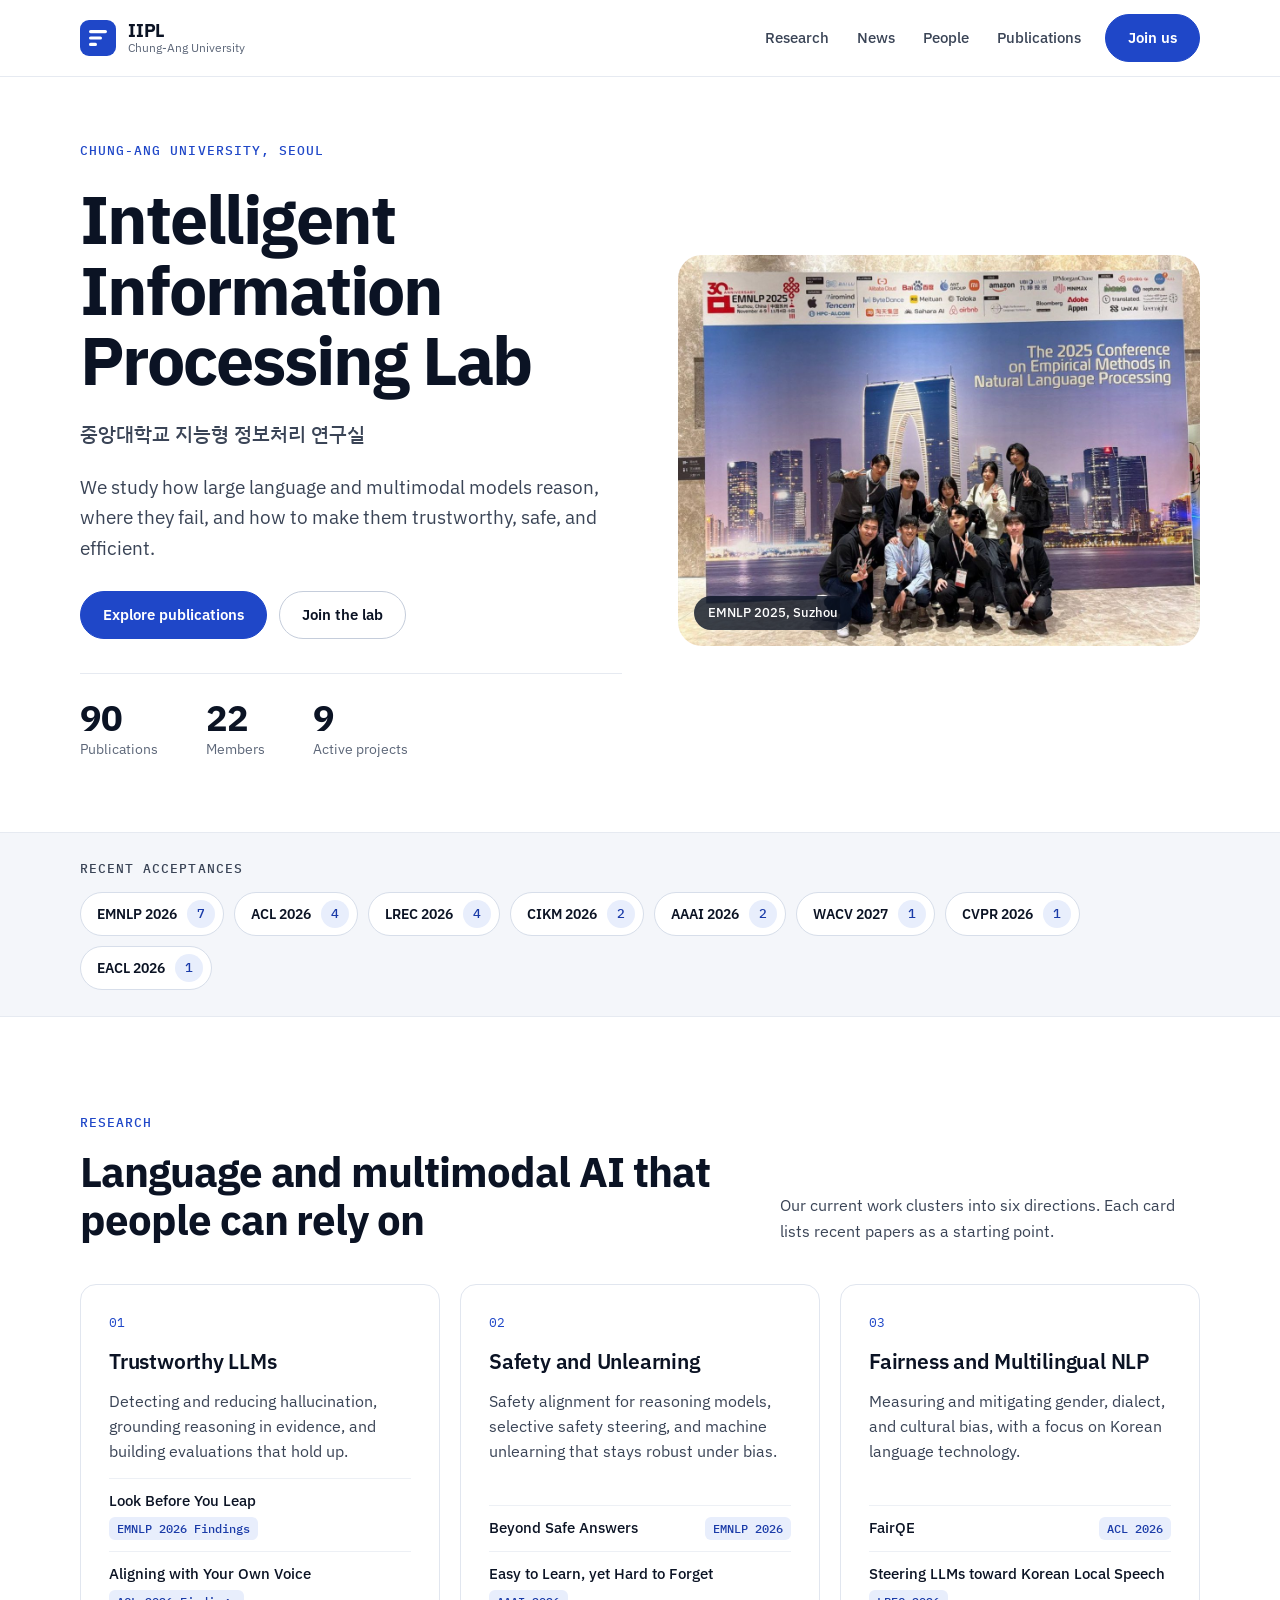
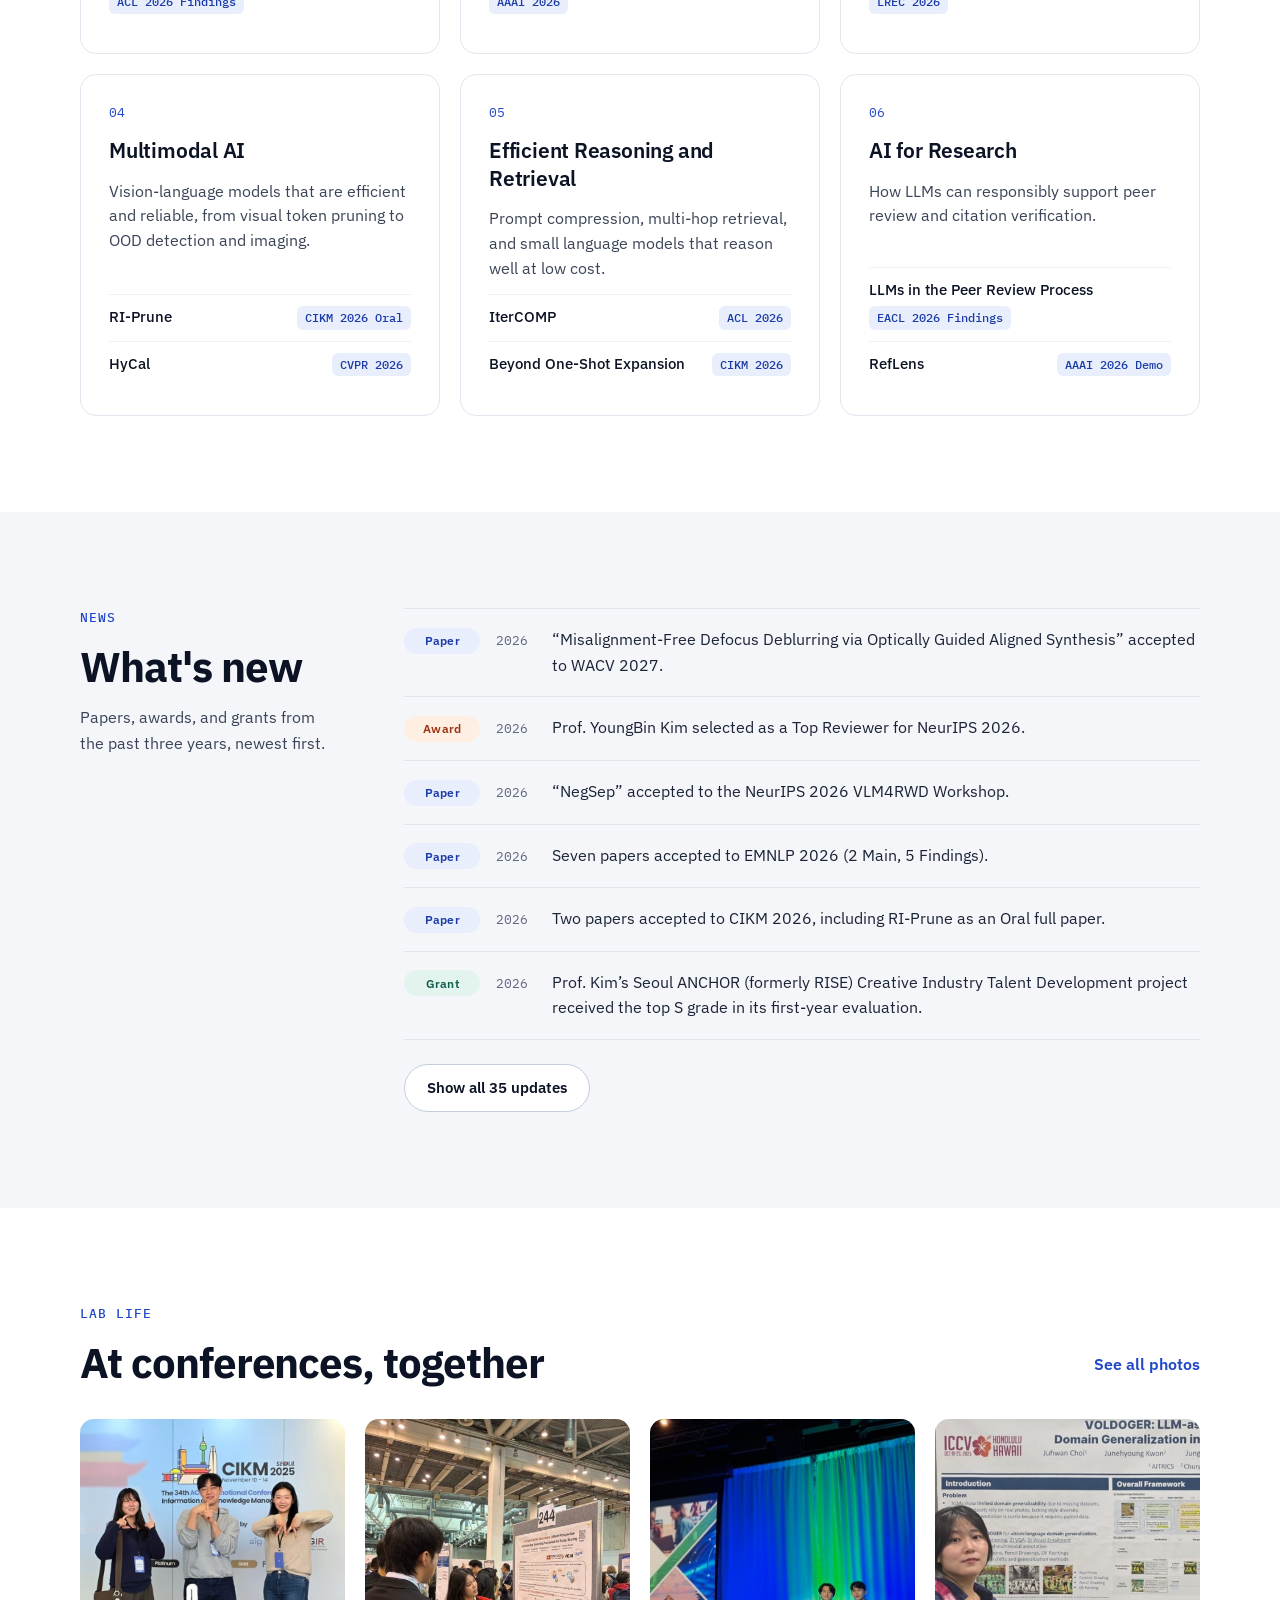
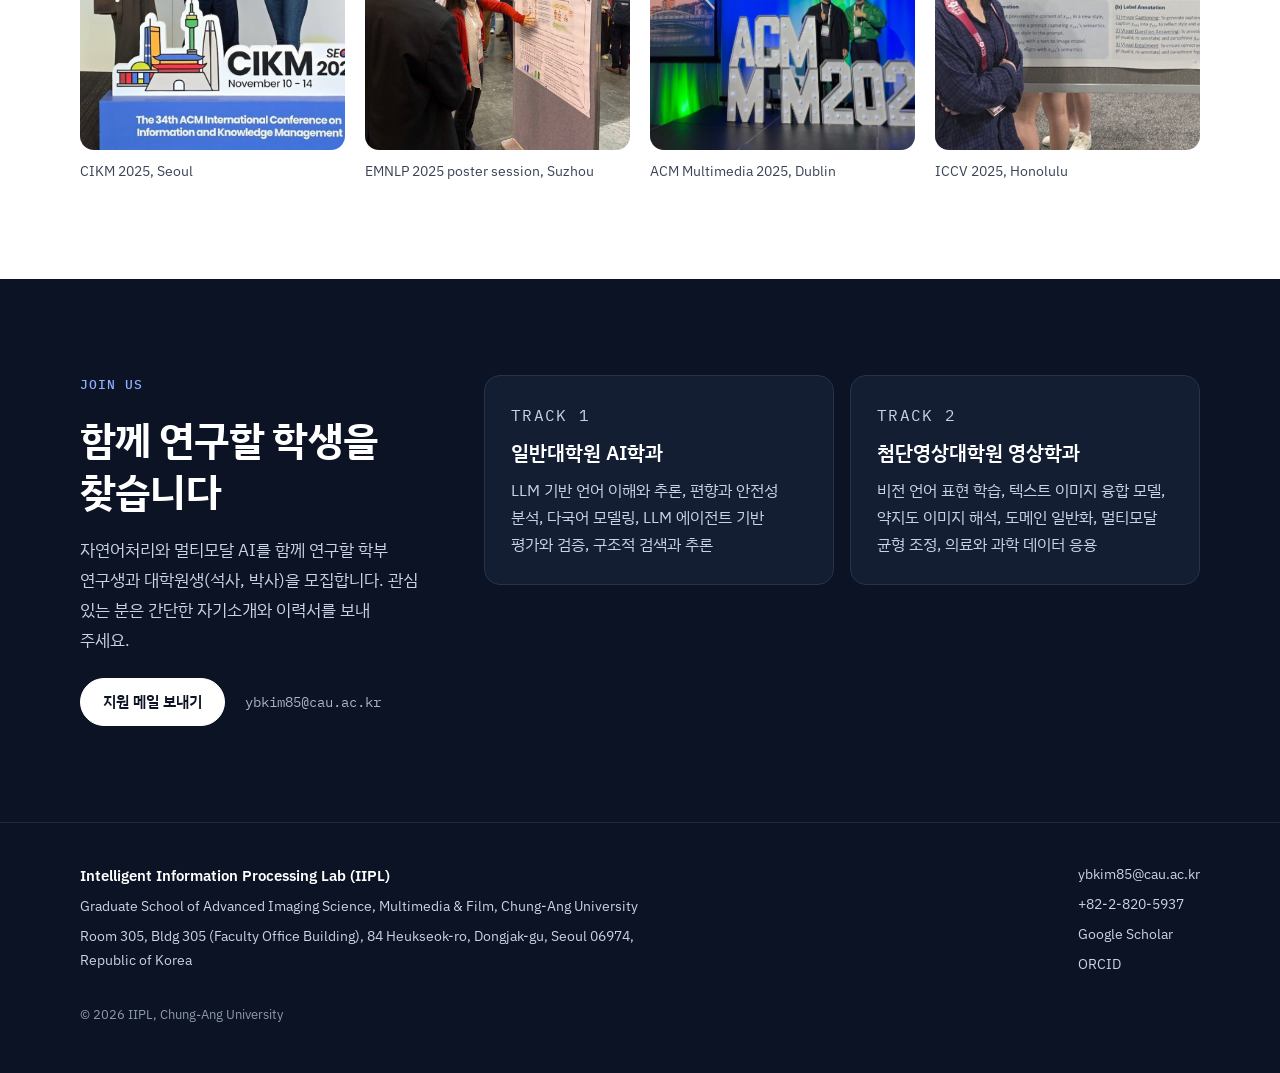
==== index.html @ 40c2a3eb "Add files via upload" ====
<!doctype html>
<html lang="en">
<head>
<meta charset="utf-8">
<meta name="viewport" content="width=device-width, initial-scale=1">
<title>IIPL | Intelligent Information Processing Lab, Chung-Ang University</title>
<meta name="description" content="Intelligent Information Processing Lab (IIPL) at Chung-Ang University. We study trustworthy, safe, and efficient language and multimodal AI.">
<meta property="og:title" content="Intelligent Information Processing Lab (IIPL)">
<meta property="og:description" content="Trustworthy, safe, and efficient language and multimodal AI at Chung-Ang University.">
<meta property="og:image" content="https://iiplcau.github.io/photo-emnlp2025-group.jpg">
<meta property="og:type" content="website">
<link rel="icon" href="favicon.svg" type="image/svg+xml">
<link rel="preconnect" href="https://fonts.googleapis.com">
<link rel="preconnect" href="https://fonts.gstatic.com" crossorigin>
<link href="https://fonts.googleapis.com/css2?family=IBM+Plex+Mono:wght@400;500&amp;family=IBM+Plex+Sans+KR:wght@400;500;600;700&amp;family=IBM+Plex+Sans:wght@400;500;600;700&amp;display=swap" rel="stylesheet">
<link rel="stylesheet" href="style.css">
</head>
<body data-page="home">
<a class="skip" href="#main">Skip to content</a>

<header class="site-header">
<nav class="wrap nav" aria-label="Main">
<a class="brand" href="./">
<svg width="36" height="36" viewBox="0 0 36 36" aria-hidden="true"><rect width="36" height="36" rx="9" fill="#1F47C8"/><rect x="9" y="10" width="18" height="3.2" rx="1.6" fill="#FFFFFF"/><rect x="9" y="16.4" width="13" height="3.2" rx="1.6" fill="#FFFFFF"/><rect x="9" y="22.8" width="8" height="3.2" rx="1.6" fill="#FFFFFF"/></svg>
<span class="brand-text"><span class="brand-name">IIPL</span><span class="brand-sub">Chung-Ang University</span></span>
</a>
<div class="nav-links">
<a class="nl" href="#research">Research</a>
<a class="nl" href="#news">News</a>
<a class="nl" href="people.html">People</a>
<a class="nl" href="publications.html">Publications</a>
<a class="btn btn-primary nav-cta" href="#join">Join us</a>
</div>
</nav>
</header>

<main id="main">
<section class="hero">
<div class="wrap hero-grid">
<div class="hero-text">
<p class="eyebrow">Chung-Ang University, Seoul</p>
<h1 class="h-display">Intelligent Information Processing Lab</h1>
<p class="hero-ko" lang="ko">중앙대학교 지능형 정보처리 연구실</p>
<p class="lead">We study how large language and multimodal models reason, where they fail, and how to make them trustworthy, safe, and efficient.</p>
<div class="hero-actions">
<a class="btn btn-primary" href="publications.html">Explore publications</a>
<a class="btn btn-secondary" href="#join">Join the lab</a>
</div>
<div class="stats">
<div class="stat"><span class="stat-num" id="stat-pubs">90</span><span class="stat-label">Publications</span></div>
<div class="stat"><span class="stat-num" id="stat-members">22</span><span class="stat-label">Members</span></div>
<div class="stat"><span class="stat-num">9</span><span class="stat-label">Active projects</span></div>
</div>
</div>
<figure class="hero-photo">
<img src="photo-emnlp2025-group.jpg" alt="IIPL members in front of the EMNLP 2025 backdrop in Suzhou" width="1200" height="901">
<figcaption>EMNLP 2025, Suzhou</figcaption>
</figure>
</div>
</section>

<section class="venues" aria-labelledby="venues-title">
<div class="wrap venues-row">
<h2 class="venues-title" id="venues-title">Recent acceptances</h2>
<div class="vchips" id="venue-chips"></div>
</div>
</section>

<section class="section" id="research">
<div class="wrap stack gap-40">
<div class="section-head">
<div class="stack gap-14" style="max-width: 640px">
<p class="eyebrow">Research</p>
<h2 class="h-section">Language and multimodal AI that people can rely on</h2>
</div>
<p class="sub" style="max-width: 420px">Our current work clusters into six directions. Each card lists recent papers as a starting point.</p>
</div>
<div class="cards">
<article class="card">
<p class="card-num">01</p>
<h3>Trustworthy LLMs</h3>
<p class="card-desc">Detecting and reducing hallucination, grounding reasoning in evidence, and building evaluations that hold up.</p>
<div class="card-papers">
<p class="rp"><span>Look Before You Leap</span><span class="vb">EMNLP 2026 Findings</span></p>
<p class="rp"><span>Aligning with Your Own Voice</span><span class="vb">ACL 2026 Findings</span></p>
</div>
</article>
<article class="card">
<p class="card-num">02</p>
<h3>Safety and Unlearning</h3>
<p class="card-desc">Safety alignment for reasoning models, selective safety steering, and machine unlearning that stays robust under bias.</p>
<div class="card-papers">
<p class="rp"><span>Beyond Safe Answers</span><span class="vb">EMNLP 2026</span></p>
<p class="rp"><span>Easy to Learn, yet Hard to Forget</span><span class="vb">AAAI 2026</span></p>
</div>
</article>
<article class="card">
<p class="card-num">03</p>
<h3>Fairness and Multilingual NLP</h3>
<p class="card-desc">Measuring and mitigating gender, dialect, and cultural bias, with a focus on Korean language technology.</p>
<div class="card-papers">
<p class="rp"><span>FairQE</span><span class="vb">ACL 2026</span></p>
<p class="rp"><span>Steering LLMs toward Korean Local Speech</span><span class="vb">LREC 2026</span></p>
</div>
</article>
<article class="card">
<p class="card-num">04</p>
<h3>Multimodal AI</h3>
<p class="card-desc">Vision-language models that are efficient and reliable, from visual token pruning to OOD detection and imaging.</p>
<div class="card-papers">
<p class="rp"><span>RI-Prune</span><span class="vb">CIKM 2026 Oral</span></p>
<p class="rp"><span>HyCal</span><span class="vb">CVPR 2026</span></p>
</div>
</article>
<article class="card">
<p class="card-num">05</p>
<h3>Efficient Reasoning and Retrieval</h3>
<p class="card-desc">Prompt compression, multi-hop retrieval, and small language models that reason well at low cost.</p>
<div class="card-papers">
<p class="rp"><span>IterCOMP</span><span class="vb">ACL 2026</span></p>
<p class="rp"><span>Beyond One-Shot Expansion</span><span class="vb">CIKM 2026</span></p>
</div>
</article>
<article class="card">
<p class="card-num">06</p>
<h3>AI for Research</h3>
<p class="card-desc">How LLMs can responsibly support peer review and citation verification.</p>
<div class="card-papers">
<p class="rp"><span>LLMs in the Peer Review Process</span><span class="vb">EACL 2026 Findings</span></p>
<p class="rp"><span>RefLens</span><span class="vb">AAAI 2026 Demo</span></p>
</div>
</article>
</div>
</div>
</section>

<section class="section section-soft" id="news">
<div class="wrap news-grid">
<div class="news-intro">
<p class="eyebrow">News</p>
<h2 class="h-section">What's new</h2>
<p class="sub">Papers, awards, and grants from the past three years, newest first.</p>
</div>
<div class="news-main">
<ul class="news-list" id="news-list"></ul>
<noscript><p class="sub" style="margin-top: 16px">Turn on JavaScript to see the latest news.</p></noscript>
<div class="news-more">
<button type="button" class="btn btn-secondary" id="news-toggle" aria-expanded="false" aria-controls="news-list" hidden>Show all updates</button>
</div>
</div>
</div>
</section>

<section class="section" aria-labelledby="life-title">
<div class="wrap stack gap-32">
<div class="section-head">
<div class="stack gap-14">
<p class="eyebrow">Lab life</p>
<h2 class="h-section" id="life-title">At conferences, together</h2>
</div>
<a class="link-strong" href="https://sites.google.com/view/iiplcau/pictures">See all photos</a>
</div>
<div class="photos">
<figure class="photo">
<img src="photo-cikm2025.jpg" alt="Three lab members posing at the CIKM 2025 sign in Seoul" loading="lazy" style="object-position: center center">
<figcaption>CIKM 2025, Seoul</figcaption>
</figure>
<figure class="photo">
<img src="photo-emnlp2025-poster.jpg" alt="A lab member presenting a poster at EMNLP 2025" loading="lazy" style="object-position: center center">
<figcaption>EMNLP 2025 poster session, Suzhou</figcaption>
</figure>
<figure class="photo">
<img src="photo-acmmm2025.jpg" alt="Two lab members on stage at ACM Multimedia 2025 in Dublin" loading="lazy" style="object-position: 76% center">
<figcaption>ACM Multimedia 2025, Dublin</figcaption>
</figure>
<figure class="photo">
<img src="photo-iccv2025.jpg" alt="A lab member standing by the VolDoGer poster at ICCV 2025" loading="lazy" style="object-position: 10% center">
<figcaption>ICCV 2025, Honolulu</figcaption>
</figure>
</div>
</div>
</section>

<section class="section section-dark" id="join" lang="ko">
<div class="wrap join-grid">
<div class="join-text">
<p class="eyebrow">Join us</p>
<h2 class="join-title">함께 연구할 학생을 찾습니다</h2>
<p class="join-body">자연어처리와 멀티모달 AI를 함께 연구할 학부 연구생과 대학원생(석사, 박사)을 모집합니다. 관심 있는 분은 간단한 자기소개와 이력서를 보내 주세요.</p>
<div class="join-actions">
<a class="btn btn-inverse" href="mailto:ybkim85@cau.ac.kr?subject=IIPL%20%EC%A7%80%EC%9B%90%20%EB%AC%B8%EC%9D%98">지원 메일 보내기</a>
<span class="join-mail">ybkim85@cau.ac.kr</span>
</div>
</div>
<div class="tracks">
<article class="track">
<p class="track-label">TRACK 1</p>
<h3>일반대학원 AI학과</h3>
<p>LLM 기반 언어 이해와 추론, 편향과 안전성 분석, 다국어 모델링, LLM 에이전트 기반 평가와 검증, 구조적 검색과 추론</p>
</article>
<article class="track">
<p class="track-label">TRACK 2</p>
<h3>첨단영상대학원 영상학과</h3>
<p>비전 언어 표현 학습, 텍스트 이미지 융합 모델, 약지도 이미지 해석, 도메인 일반화, 멀티모달 균형 조정, 의료와 과학 데이터 응용</p>
</article>
</div>
</div>
</section>
</main>

<footer class="site-footer">
<div class="wrap footer-row">
<div class="footer-col" style="max-width: 560px">
<p class="footer-name">Intelligent Information Processing Lab (IIPL)</p>
<p>Graduate School of Advanced Imaging Science, Multimedia &amp; Film, Chung-Ang University</p>
<p>Room 305, Bldg 305 (Faculty Office Building), 84 Heukseok-ro, Dongjak-gu, Seoul 06974, Republic of Korea</p>
</div>
<div class="footer-col">
<a class="footer-link" href="mailto:ybkim85@cau.ac.kr">ybkim85@cau.ac.kr</a>
<span>+82-2-820-5937</span>
<a class="footer-link" href="https://scholar.google.co.kr/citations?hl=en&amp;user=If6P518AAAAJ">Google Scholar</a>
<a class="footer-link" href="https://orcid.org/0000-0002-2114-0120">ORCID</a>
</div>
</div>
<p class="wrap footer-copy">© 2026 IIPL, Chung-Ang University</p>
</footer>

<script src="site.js"></script>
</body>
</html>
---- style.css ----
/* IIPL website styles */
:root {
  --ink: #0B1324;
  --ink-2: #1B2436;
  --muted: #3A4456;
  --muted-2: #5D6779;
  --line: #E1E6EF;
  --line-2: #E6EAF1;
  --line-3: #EDF0F5;
  --soft: #F4F6FA;
  --soft-2: #F7F9FC;
  --accent: #1F47C8;
  --accent-dark: #16328F;
  --accent-tint: #E8EEFC;
  --accent-ink: #1A3BA8;
  --orange: #C2410C;
  --orange-tint: #FFEFE2;
  --orange-ink: #9A3412;
  --green-tint: #E3F4EE;
  --green-ink: #0F5E4B;
  --gray-tint: #E8EBF1;
  --gray-ink: #3F4859;
  --navy: #0B1324;
  --navy-2: #131E33;
  --navy-line: #26334D;
  --on-navy: #C9D3E6;
  --on-navy-2: #A9B4C7;
  --on-navy-3: #8D99AE;
  --sky: #8FB0FF;
  --font: 'IBM Plex Sans', 'IBM Plex Sans KR', system-ui, -apple-system, 'Segoe UI', sans-serif;
  --font-ko: 'IBM Plex Sans KR', 'IBM Plex Sans', system-ui, -apple-system, 'Segoe UI', sans-serif;
  --mono: 'IBM Plex Mono', ui-monospace, Menlo, Consolas, monospace;
}

*, *::before, *::after { box-sizing: border-box; }
html { scroll-behavior: smooth; }
body {
  margin: 0;
  font-family: var(--font);
  color: var(--ink);
  background: #FFFFFF;
  line-height: 1.6;
  -webkit-font-smoothing: antialiased;
  text-rendering: optimizeLegibility;
}
img { max-width: 100%; height: auto; }
a { color: var(--accent); text-decoration: none; }
a:hover { color: var(--accent-dark); text-decoration: underline; }
a:focus-visible, button:focus-visible, input:focus-visible { outline: 3px solid #F59E0B; outline-offset: 2px; }
h1, h2, h3, p { margin: 0; }
[id] { scroll-margin-top: 16px; }

.wrap { max-width: 1200px; margin: 0 auto; padding-left: clamp(16px, 4vw, 40px); padding-right: clamp(16px, 4vw, 40px); }
.mono { font-family: var(--mono); }
.ko, [lang="ko"] { font-family: var(--font-ko); word-break: keep-all; }
.skip { position: absolute; left: -9999px; top: 8px; background: #FFFFFF; padding: 8px 12px; border-radius: 8px; z-index: 10; }
.skip:focus { left: 8px; }

/* Header */
.site-header { background: #FFFFFF; border-bottom: 1px solid var(--line-2); }
.nav { display: flex; flex-wrap: wrap; align-items: center; justify-content: space-between; gap: 8px 24px; padding-top: 14px; padding-bottom: 14px; }
.brand { display: inline-flex; align-items: center; gap: 12px; min-height: 44px; color: var(--ink); }
.brand:hover { color: var(--ink); text-decoration: none; }
.brand-text { display: flex; flex-direction: column; line-height: 1.15; }
.brand-name { font-size: 18px; font-weight: 700; letter-spacing: -0.01em; }
.brand-sub { font-size: 12px; color: var(--muted-2); }
.nav-links { display: flex; flex-wrap: wrap; align-items: center; gap: 2px 4px; }
.nl { display: inline-flex; align-items: center; min-height: 44px; padding: 0 12px; border-radius: 8px; color: var(--muted); font-size: 15px; font-weight: 500; }
.nl:hover { background: #EEF2FB; color: var(--ink); text-decoration: none; }
.nl[aria-current="page"] { color: var(--ink); font-weight: 600; background: #EEF2FB; }
.nav-cta { min-height: 44px; padding: 0 18px; margin-left: 8px; }

/* Buttons */
.btn { display: inline-flex; align-items: center; justify-content: center; gap: 8px; min-height: 48px; padding: 0 22px; border-radius: 999px; font: inherit; font-size: 15px; font-weight: 600; cursor: pointer; text-decoration: none; }
.btn:hover { text-decoration: none; }
.btn-primary { background: var(--accent); color: #FFFFFF; border: 1px solid var(--accent); }
.btn-primary:hover { background: var(--accent-dark); border-color: var(--accent-dark); color: #FFFFFF; }
.btn-secondary { background: #FFFFFF; color: var(--ink); border: 1px solid #C5CDDB; }
.btn-secondary:hover { border-color: var(--ink); color: var(--ink); }
.btn-inverse { background: #FFFFFF; color: var(--ink); border: 1px solid #FFFFFF; }
.btn-inverse:hover { background: #DCE4F7; border-color: #DCE4F7; color: var(--ink); }
.btn-ghost-dark { background: transparent; color: #FFFFFF; border: 1px solid #4A5874; }
.btn-ghost-dark:hover { border-color: #FFFFFF; color: #FFFFFF; }

/* Type */
.eyebrow { font-family: var(--mono); font-size: 13px; font-weight: 500; letter-spacing: 0.08em; text-transform: uppercase; color: var(--accent); }
.h-display { font-size: clamp(40px, 5.4vw, 68px); line-height: 1.04; letter-spacing: -0.03em; font-weight: 700; }
.h-page { font-size: clamp(36px, 4.6vw, 56px); line-height: 1.08; letter-spacing: -0.03em; font-weight: 700; }
.h-section { font-size: clamp(30px, 3.4vw, 42px); line-height: 1.15; letter-spacing: -0.025em; font-weight: 700; }
.lead { font-size: 19px; line-height: 1.6; color: var(--muted); max-width: 34em; }
.sub { font-size: 16px; color: var(--muted); }

/* Sections */
.section { padding: 96px 0; }
.section-soft { background: var(--soft); }
.section-dark { background: var(--navy); color: #FFFFFF; }
.section-head { display: flex; flex-wrap: wrap; align-items: flex-end; justify-content: space-between; gap: 16px 48px; }
.stack { display: flex; flex-direction: column; }
.gap-14 { gap: 14px; }
.gap-32 { gap: 32px; }
.gap-40 { gap: 40px; }

/* Hero */
.hero { padding: 64px 0 72px; }
.hero-grid { display: flex; flex-wrap: wrap; align-items: center; gap: 48px 56px; }
.hero-text { flex: 1 1 460px; min-width: 0; display: flex; flex-direction: column; gap: 22px; }
.hero-ko { font-size: 20px; font-weight: 500; color: var(--muted); }
.hero-actions { display: flex; flex-wrap: wrap; gap: 12px; margin-top: 6px; }
.stats { display: flex; flex-wrap: wrap; gap: 16px 48px; margin-top: 12px; padding-top: 24px; border-top: 1px solid var(--line-2); }
.stat { display: flex; flex-direction: column; }
.stat-num { font-size: 36px; font-weight: 700; line-height: 1.1; letter-spacing: -0.02em; }
.stat-label { font-size: 14px; color: var(--muted-2); }
.hero-photo { flex: 1 1 440px; min-width: 0; margin: 0; position: relative; }
.hero-photo img { display: block; width: 100%; aspect-ratio: 4 / 3; object-fit: cover; border-radius: 24px; background: #E9EDF3; }
.hero-photo figcaption { position: absolute; left: 16px; bottom: 16px; padding: 7px 14px; border-radius: 999px; background: rgba(11, 19, 36, 0.8); color: #FFFFFF; font-size: 13px; font-weight: 500; }

/* Venue strip */
.venues { padding: 26px 0; background: var(--soft); border-top: 1px solid var(--line-2); border-bottom: 1px solid var(--line-2); }
.venues-row { display: flex; flex-wrap: wrap; align-items: center; gap: 12px 24px; }
.venues-title { font-family: var(--mono); font-size: 13px; font-weight: 500; letter-spacing: 0.08em; text-transform: uppercase; color: var(--muted); }
.vchips { display: flex; flex-wrap: wrap; gap: 10px; }
.vchip { display: inline-flex; align-items: center; gap: 10px; min-height: 44px; padding: 0 8px 0 16px; border: 1px solid #D7DEEA; border-radius: 999px; background: #FFFFFF; font-size: 14px; font-weight: 600; color: var(--ink); }
.vchip .n { display: inline-flex; align-items: center; justify-content: center; min-width: 28px; height: 28px; padding: 0 8px; border-radius: 999px; background: var(--accent-tint); color: var(--accent-ink); font-family: var(--mono); font-size: 13px; font-weight: 500; }

/* Research cards */
.cards { display: grid; grid-template-columns: repeat(auto-fit, minmax(300px, 1fr)); gap: 20px; }
.card { background: #FFFFFF; border: 1px solid var(--line); border-radius: 16px; padding: 28px; display: flex; flex-direction: column; gap: 14px; }
.card-num { font-family: var(--mono); font-size: 13px; color: var(--accent); }
.card h3 { font-size: 21px; line-height: 1.3; font-weight: 600; letter-spacing: -0.01em; }
.card-desc { font-size: 15.5px; color: var(--muted); }
.card-papers { margin-top: auto; display: flex; flex-direction: column; }
.rp { display: flex; flex-wrap: wrap; align-items: baseline; justify-content: space-between; gap: 6px 12px; padding: 11px 0; border-top: 1px solid var(--line-3); font-size: 14.5px; font-weight: 500; color: var(--ink); line-height: 1.45; }
.vb { font-family: var(--mono); font-size: 12px; font-weight: 500; color: var(--accent-ink); background: var(--accent-tint); border-radius: 6px; padding: 3px 8px; white-space: nowrap; }

/* News */
.news-grid { display: flex; flex-wrap: wrap; gap: 32px 64px; }
.news-intro { flex: 1 1 260px; display: flex; flex-direction: column; gap: 14px; }
.news-main { flex: 999 1 560px; min-width: 0; }
.news-list { list-style: none; margin: 0; padding: 0; border-bottom: 1px solid #DFE4EC; }
.news-item { display: flex; flex-wrap: wrap; align-items: baseline; gap: 8px 16px; padding: 18px 0; border-top: 1px solid #DFE4EC; }
.kind { display: inline-flex; align-items: center; justify-content: center; width: 76px; height: 26px; border-radius: 999px; font-size: 12px; font-weight: 600; letter-spacing: 0.02em; }
.kind-paper { background: var(--accent-tint); color: var(--accent-ink); }
.kind-award { background: var(--orange-tint); color: var(--orange-ink); }
.kind-grant { background: var(--green-tint); color: var(--green-ink); }
.kind-service { background: var(--gray-tint); color: var(--gray-ink); }
.news-year { font-family: var(--mono); font-size: 13px; color: var(--muted-2); width: 40px; }
.news-text { flex: 1 1 320px; font-size: 16px; line-height: 1.6; color: var(--ink-2); }
.news-more { margin-top: 24px; }

/* Photos */
.photos { display: grid; grid-template-columns: repeat(auto-fit, minmax(230px, 1fr)); gap: 20px; }
.photo { margin: 0; display: flex; flex-direction: column; gap: 10px; }
.photo img { display: block; width: 100%; aspect-ratio: 4 / 5; object-fit: cover; border-radius: 14px; background: #E9EDF3; }
.photo figcaption { font-size: 14px; color: var(--muted); }
.link-strong { display: inline-flex; align-items: center; min-height: 44px; font-weight: 600; }

/* Join */
.join-grid { display: flex; flex-wrap: wrap; align-items: flex-start; gap: 40px 64px; }
.join-text { flex: 1 1 340px; display: flex; flex-direction: column; gap: 18px; }
.join-text .eyebrow { color: var(--sky); }
.join-title { font-size: clamp(28px, 3.2vw, 40px); line-height: 1.3; letter-spacing: -0.02em; font-weight: 700; }
.join-body { font-size: 17px; line-height: 1.75; color: var(--on-navy); }
.join-actions { display: flex; flex-wrap: wrap; align-items: center; gap: 12px 20px; margin-top: 6px; }
.join-mail { font-family: var(--mono); font-size: 14px; color: var(--on-navy-2); }
.tracks { flex: 999 1 520px; min-width: 0; display: grid; grid-template-columns: repeat(auto-fit, minmax(240px, 1fr)); gap: 16px; }
.track { background: var(--navy-2); border: 1px solid var(--navy-line); border-radius: 16px; padding: 26px; display: flex; flex-direction: column; gap: 10px; }
.track-label { font-family: var(--mono); font-size: 12px; letter-spacing: 0.08em; color: var(--sky); }
.track h3 { font-size: 20px; line-height: 1.4; font-weight: 600; }
.track p { font-size: 15.5px; line-height: 1.75; color: var(--on-navy); }
.join-band { padding: 72px 0; }
.join-band-row { display: flex; flex-wrap: wrap; align-items: center; justify-content: space-between; gap: 24px 48px; }
.join-band-text { flex: 1 1 420px; display: flex; flex-direction: column; gap: 12px; }
.join-band-title { font-size: clamp(26px, 3vw, 34px); line-height: 1.3; letter-spacing: -0.02em; font-weight: 700; }

/* Footer */
.site-footer { background: var(--navy); color: var(--on-navy); border-top: 1px solid #1E2A42; padding: 40px 0 48px; }
.footer-row { display: flex; flex-wrap: wrap; justify-content: space-between; gap: 24px 48px; font-size: 14px; line-height: 1.7; }
.footer-col { display: flex; flex-direction: column; gap: 6px; }
.footer-name { font-size: 15px; font-weight: 600; color: #FFFFFF; }
.footer-link { color: var(--on-navy); }
.footer-link:hover { color: #FFFFFF; }
.footer-copy { margin-top: 28px; font-size: 13px; color: var(--on-navy-3); }

/* People */
.page-head { padding: 64px 0 40px; }
.pi-card { display: flex; flex-wrap: wrap; gap: 32px 48px; padding: clamp(20px, 3.5vw, 40px); border: 1px solid var(--line); border-radius: 24px; background: var(--soft-2); }
.pi-photo { flex: 0 0 auto; width: 220px; height: 300px; object-fit: cover; object-position: center top; border-radius: 18px; background: #E9EDF3; }
.pi-info { flex: 999 1 420px; min-width: 0; display: flex; flex-direction: column; gap: 18px; }
.pi-name { font-size: 36px; line-height: 1.15; letter-spacing: -0.02em; font-weight: 700; }
.pi-name-ko { font-size: 24px; font-weight: 500; color: var(--muted-2); }
.pi-title { font-size: 17px; line-height: 1.55; color: var(--muted); }
.pi-bio { max-width: 46em; font-size: 16px; line-height: 1.75; color: var(--ink-2); }
.pi-contact { display: flex; flex-wrap: wrap; gap: 6px 28px; font-size: 14.5px; color: var(--muted); }
.pi-contact .k { font-family: var(--mono); font-size: 12px; color: var(--muted-2); margin-right: 8px; }
.buttons { display: flex; flex-wrap: wrap; gap: 10px; }
.honors { display: flex; flex-wrap: wrap; gap: 16px 48px; }
.honors h3 { flex: 1 1 220px; font-size: 20px; line-height: 1.4; font-weight: 700; }
.honors-list { flex: 999 1 560px; min-width: 0; border-bottom: 1px solid var(--line-2); }
.hon { display: flex; gap: 16px; align-items: baseline; padding: 14px 0; border-top: 1px solid var(--line-2); }
.hon .yr { flex: 0 0 92px; font-family: var(--mono); font-size: 13px; color: var(--muted-2); }
.hon .tx { flex: 1 1 auto; min-width: 0; font-size: 15.5px; line-height: 1.55; color: var(--ink-2); }
.group { padding: 24px 0 48px; }
.group-head { display: flex; align-items: baseline; gap: 12px; padding-bottom: 12px; border-bottom: 1px solid var(--line); margin-bottom: 20px; }
.group-head h2 { font-size: 24px; line-height: 1.3; font-weight: 700; letter-spacing: -0.01em; }
.group-head .cnt { font-family: var(--mono); font-size: 13px; color: var(--muted-2); }
.people { display: grid; grid-template-columns: repeat(auto-fill, minmax(250px, 1fr)); gap: 16px; }
.person { display: flex; gap: 16px; align-items: flex-start; padding: 20px; border: 1px solid var(--line); border-radius: 16px; background: #FFFFFF; }
.avatar { flex: 0 0 auto; width: 56px; height: 56px; border-radius: 50%; background: #EEF1F6; display: flex; align-items: center; justify-content: center; overflow: hidden; }
.avatar img { width: 100%; height: 100%; object-fit: cover; }
.pinfo { min-width: 0; display: flex; flex-direction: column; gap: 2px; }
.pname { font-size: 17px; line-height: 1.4; font-weight: 600; color: var(--ink); }
.pen { font-size: 14px; line-height: 1.4; color: var(--muted); }
.prec { margin-top: 8px; font-size: 13px; line-height: 1.5; color: var(--muted); }
.plabel { font-family: var(--mono); font-size: 11px; letter-spacing: 0.06em; text-transform: uppercase; color: var(--accent); margin-right: 6px; }

/* Publications */
.pub-head { padding: 64px 0 32px; }
.filters { display: flex; flex-direction: column; gap: 16px; padding: clamp(16px, 2.4vw, 24px); border: 1px solid var(--line); border-radius: 20px; background: var(--soft-2); }
.search-row { display: flex; flex-wrap: wrap; align-items: flex-end; gap: 12px 24px; }
.search-field { flex: 1 1 360px; display: flex; flex-direction: column; gap: 6px; }
.search-field label { font-size: 14px; font-weight: 600; }
.search { width: 100%; min-height: 48px; padding: 0 16px; border: 1px solid #C5CDDB; border-radius: 12px; font: inherit; font-size: 16px; color: var(--ink); background: #FFFFFF; }
.search:focus { outline: none; border-color: var(--accent); box-shadow: 0 0 0 3px rgba(31, 71, 200, 0.2); }
.result-line { padding-bottom: 12px; font-size: 14px; color: var(--muted); }
.filter-row { display: flex; flex-wrap: wrap; align-items: center; gap: 8px 12px; }
.flab { flex: 0 0 56px; font-family: var(--mono); font-size: 12px; letter-spacing: 0.08em; text-transform: uppercase; color: var(--muted); }
.chips { display: flex; flex-wrap: wrap; gap: 8px; }
.chip { display: inline-flex; align-items: center; gap: 8px; min-height: 44px; padding: 0 16px; border: 1px solid #C5CDDB; border-radius: 999px; background: #FFFFFF; color: var(--ink); font: inherit; font-size: 14px; font-weight: 500; cursor: pointer; }
.chip:hover { border-color: var(--ink); }
.chip[aria-pressed="true"] { background: var(--ink); border-color: var(--ink); color: #FFFFFF; }
.chip .n { font-family: var(--mono); font-size: 12px; color: var(--muted-2); }
.chip[aria-pressed="true"] .n { color: var(--on-navy); }
.pub-results { padding: 12px 0 80px; }
.ygroup { display: flex; flex-wrap: wrap; gap: 8px 40px; padding: 36px 0; border-top: 1px solid var(--line); }
.ylab { flex: 0 0 140px; display: flex; flex-direction: column; gap: 2px; }
.ylab h2 { font-family: var(--mono); font-size: 28px; font-weight: 500; line-height: 1.2; color: var(--ink); }
.ylab span { font-size: 13px; color: var(--muted-2); }
.plist { flex: 999 1 560px; min-width: 0; list-style: none; margin: 0; padding: 0; display: flex; flex-direction: column; }
.pub { display: flex; flex-direction: column; gap: 5px; padding: 16px 0; border-bottom: 1px solid var(--line-3); }
.pub:first-child { padding-top: 2px; }
.pub:last-child { border-bottom: none; padding-bottom: 0; }
.pt { font-size: 17.5px; line-height: 1.45; font-weight: 600; letter-spacing: -0.005em; color: var(--ink); }
.pa { font-size: 15px; line-height: 1.55; color: var(--muted); }
.pa strong { font-weight: 600; color: var(--ink); }
.pm { display: flex; flex-wrap: wrap; align-items: center; gap: 6px 10px; margin-top: 2px; }
.vbadge { display: inline-flex; align-items: center; height: 24px; padding: 0 9px; border-radius: 6px; font-family: var(--mono); font-size: 12px; font-weight: 500; white-space: nowrap; }
.vbadge.conference { background: var(--accent-tint); color: var(--accent-ink); }
.vbadge.journal { background: var(--orange-tint); color: var(--orange-ink); }
.vbadge.workshop { background: var(--gray-tint); color: var(--gray-ink); }
.tag { display: inline-flex; align-items: center; height: 24px; padding: 0 9px; border: 1px solid #C5CDDB; border-radius: 999px; font-size: 12px; font-weight: 600; color: var(--muted); }
.tag.hot { background: var(--orange); border-color: var(--orange); color: #FFFFFF; }
.pv { flex: 1 1 260px; min-width: 0; font-size: 13.5px; line-height: 1.5; color: var(--muted-2); }
.plink { display: inline-flex; align-items: center; min-height: 44px; padding: 0 4px; font-size: 13.5px; font-weight: 600; }
.notice { display: flex; flex-wrap: wrap; align-items: center; justify-content: space-between; gap: 16px; margin-top: 8px; padding: 28px; border: 1px dashed #C5CDDB; border-radius: 20px; background: var(--soft-2); }
.notice p { font-size: 16px; color: var(--ink-2); }
[hidden] { display: none !important; }

@media (max-width: 560px) {
  .section { padding: 64px 0; }
  .hero { padding: 40px 0 56px; }
  .nav-cta { margin-left: 0; }
  .stats { gap: 16px 32px; }
  .pi-photo { width: 160px; height: 218px; }
  .hon { flex-wrap: wrap; gap: 2px 16px; }
  .hon .yr { flex-basis: 100%; }
}
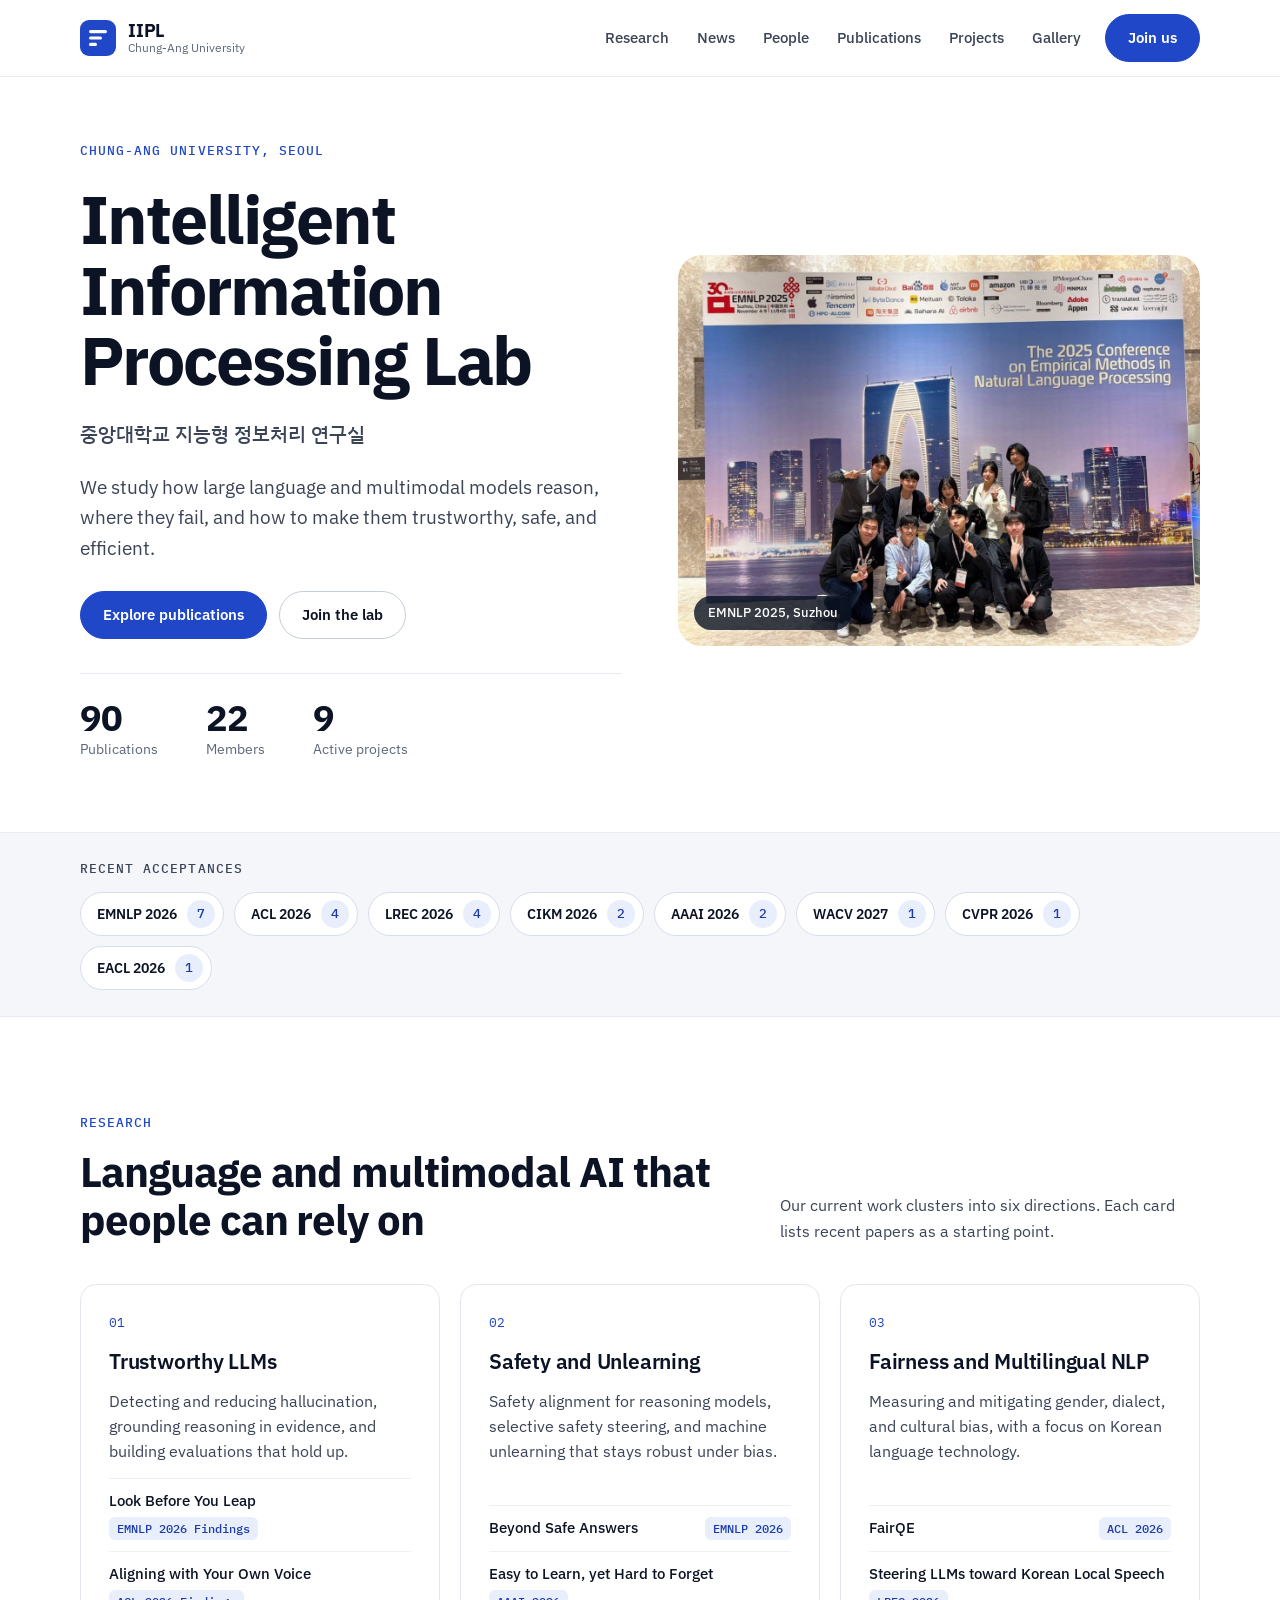
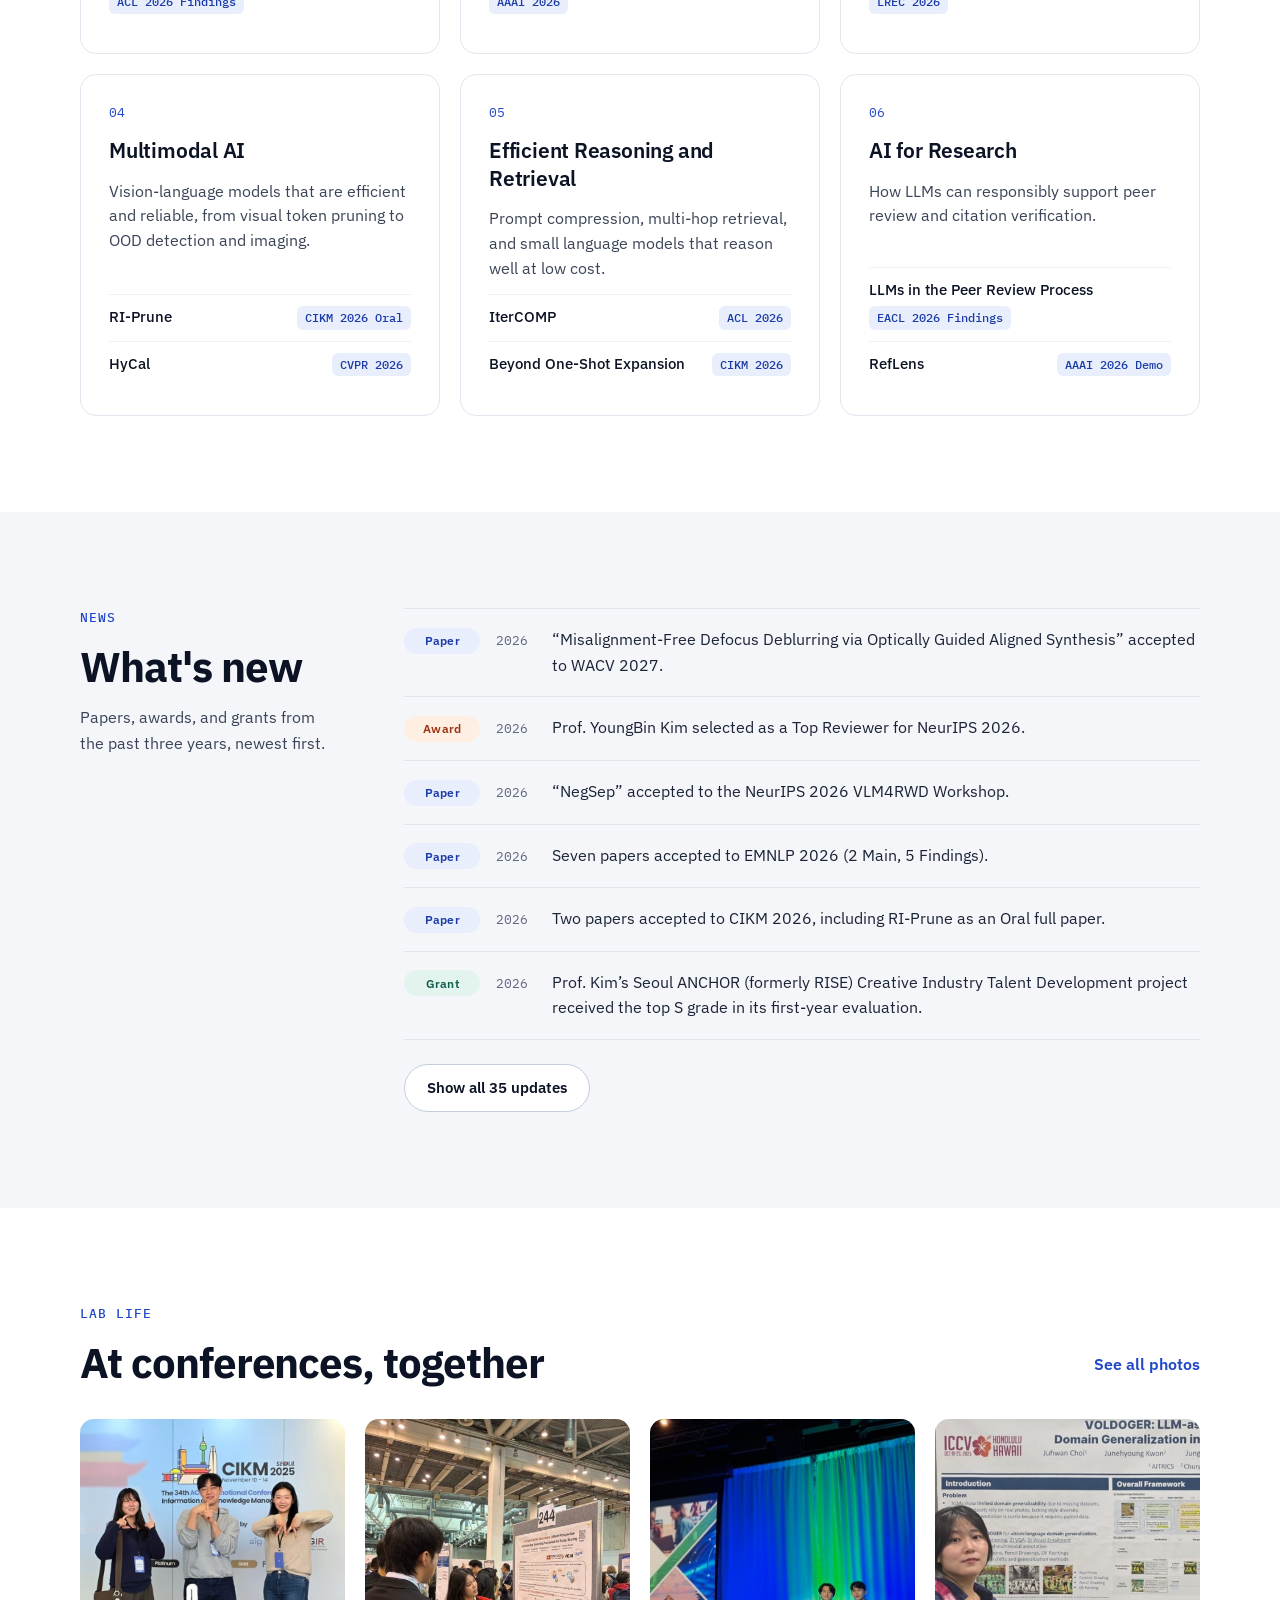
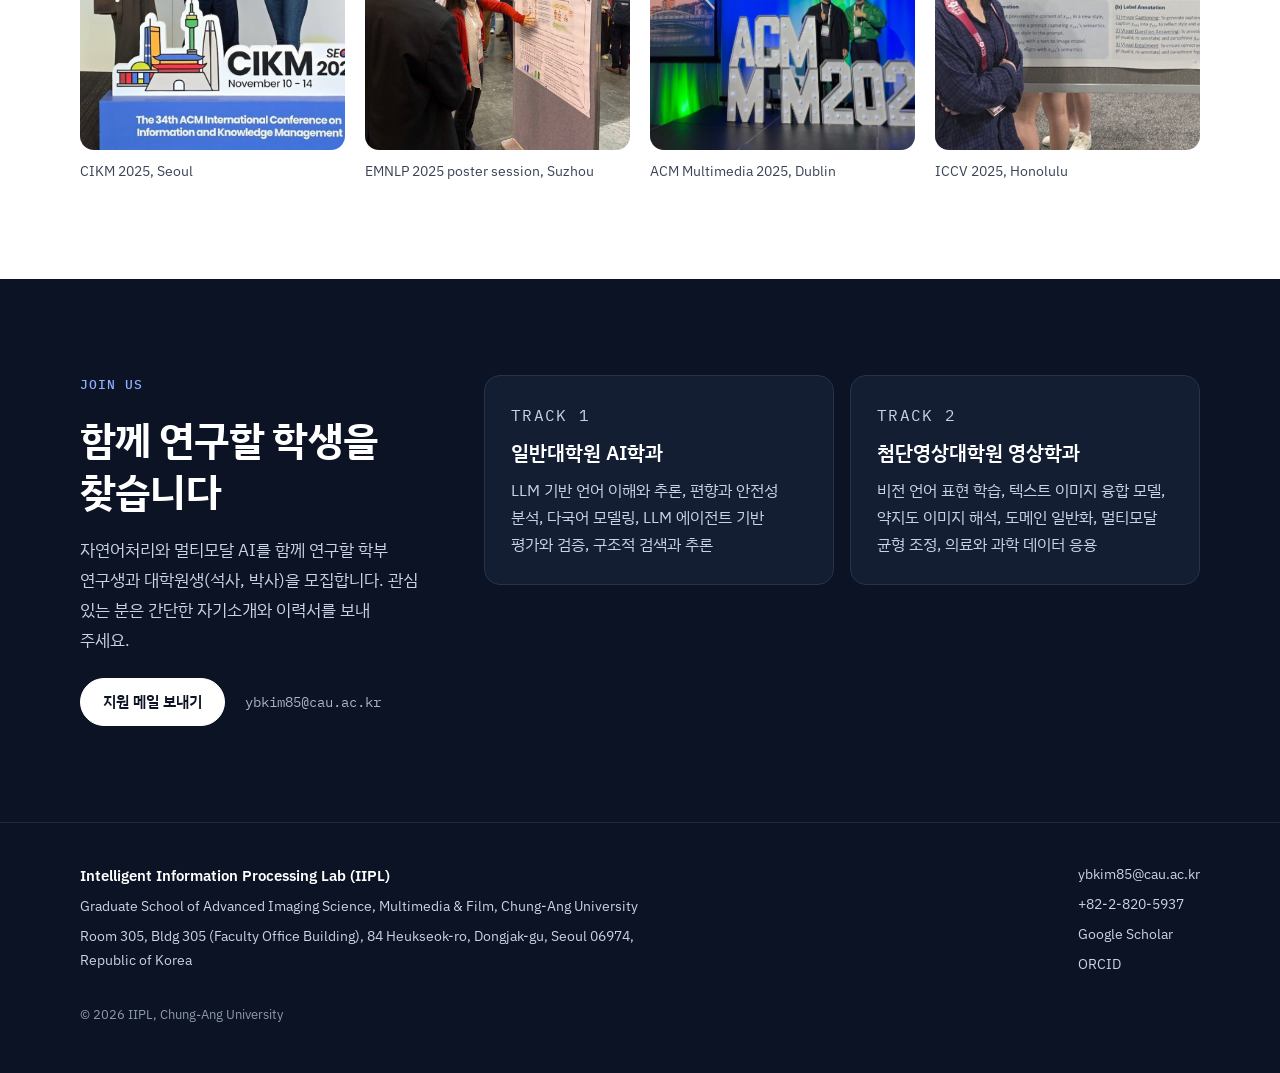
==== commit b32e94ae: "Add files via upload" ====
--- a/index.html
+++ b/index.html
@@ -29,6 +29,8 @@
 <a class="nl" href="#news">News</a>
 <a class="nl" href="people.html">People</a>
 <a class="nl" href="publications.html">Publications</a>
+<a class="nl" href="projects.html">Projects</a>
+<a class="nl" href="gallery.html">Gallery</a>
 <a class="btn btn-primary nav-cta" href="#join">Join us</a>
 </div>
 </nav>
@@ -49,7 +51,7 @@
 <div class="stats">
 <div class="stat"><span class="stat-num" id="stat-pubs">90</span><span class="stat-label">Publications</span></div>
 <div class="stat"><span class="stat-num" id="stat-members">22</span><span class="stat-label">Members</span></div>
-<div class="stat"><span class="stat-num">9</span><span class="stat-label">Active projects</span></div>
+<div class="stat"><span class="stat-num" id="stat-projects">9</span><span class="stat-label">Active projects</span></div>
 </div>
 </div>
 <figure class="hero-photo">
@@ -158,7 +160,7 @@
 <p class="eyebrow">Lab life</p>
 <h2 class="h-section" id="life-title">At conferences, together</h2>
 </div>
-<a class="link-strong" href="https://sites.google.com/view/iiplcau/pictures">See all photos</a>
+<a class="link-strong" href="gallery.html">See all photos</a>
 </div>
 <div class="photos">
 <figure class="photo">
--- a/style.css
+++ b/style.css
@@ -255,6 +255,32 @@
 .notice p { font-size: 16px; color: var(--ink-2); }
 [hidden] { display: none !important; }
 
+/* Projects */
+.proj-results { padding: 12px 0 80px; }
+.ylab .glab { font-family: var(--font); font-size: 24px; font-weight: 700; letter-spacing: -0.01em; }
+.rbadge { display: inline-flex; align-items: center; height: 24px; padding: 0 9px; border-radius: 6px; background: var(--gray-tint); color: var(--gray-ink); font-size: 12px; font-weight: 600; white-space: nowrap; }
+.rbadge.pi { background: var(--accent-tint); color: var(--accent-ink); }
+.pyr { font-family: var(--mono); font-size: 13px; color: var(--muted); white-space: nowrap; }
+
+/* Gallery */
+.ylab.gev { flex: 0 0 220px; gap: 4px; }
+.ylab .gdate { font-family: var(--mono); font-size: 13px; color: var(--accent); }
+.ylab .gtitle { font-family: var(--font); font-size: 20px; line-height: 1.35; font-weight: 700; letter-spacing: -0.01em; }
+.gal-grid { flex: 999 1 560px; min-width: 0; list-style: none; margin: 0; padding: 0; display: grid; grid-template-columns: repeat(auto-fill, minmax(170px, 1fr)); gap: 12px; }
+.gthumb { display: block; width: 100%; padding: 0; border: none; border-radius: 12px; overflow: hidden; background: #E9EDF3; cursor: zoom-in; }
+.gthumb img { display: block; width: 100%; aspect-ratio: 4 / 3; object-fit: cover; transition: transform 0.2s ease; }
+.gthumb:hover img { transform: scale(1.03); }
+.lightbox { width: 100vw; height: 100vh; height: 100dvh; max-width: 100vw; max-height: 100vh; max-height: 100dvh; margin: 0; padding: 0; border: none; background: rgba(8, 12, 22, 0.96); color: #FFFFFF; }
+.lightbox[open] { display: flex; flex-direction: column; }
+.lightbox::backdrop { background: rgba(8, 12, 22, 0.96); }
+.lb-stage { flex: 1 1 auto; min-height: 0; display: flex; align-items: center; justify-content: center; padding: 16px; }
+.lb-stage img { max-width: 100%; max-height: calc(100vh - 120px); max-height: calc(100dvh - 120px); width: auto; object-fit: contain; border-radius: 8px; }
+.lb-bar { display: flex; flex-wrap: wrap; align-items: center; justify-content: space-between; gap: 8px 16px; padding: 8px clamp(16px, 4vw, 40px) 20px; }
+.lb-cap { flex: 1 1 240px; font-size: 15px; color: var(--on-navy); }
+.lb-actions { display: flex; gap: 8px; }
+.lb-btn { display: inline-flex; align-items: center; justify-content: center; width: 48px; height: 48px; padding: 0; border: 1px solid #4A5874; border-radius: 999px; background: transparent; color: #FFFFFF; cursor: pointer; }
+.lb-btn:hover { border-color: #FFFFFF; }
+
 @media (max-width: 560px) {
   .section { padding: 64px 0; }
   .hero { padding: 40px 0 56px; }
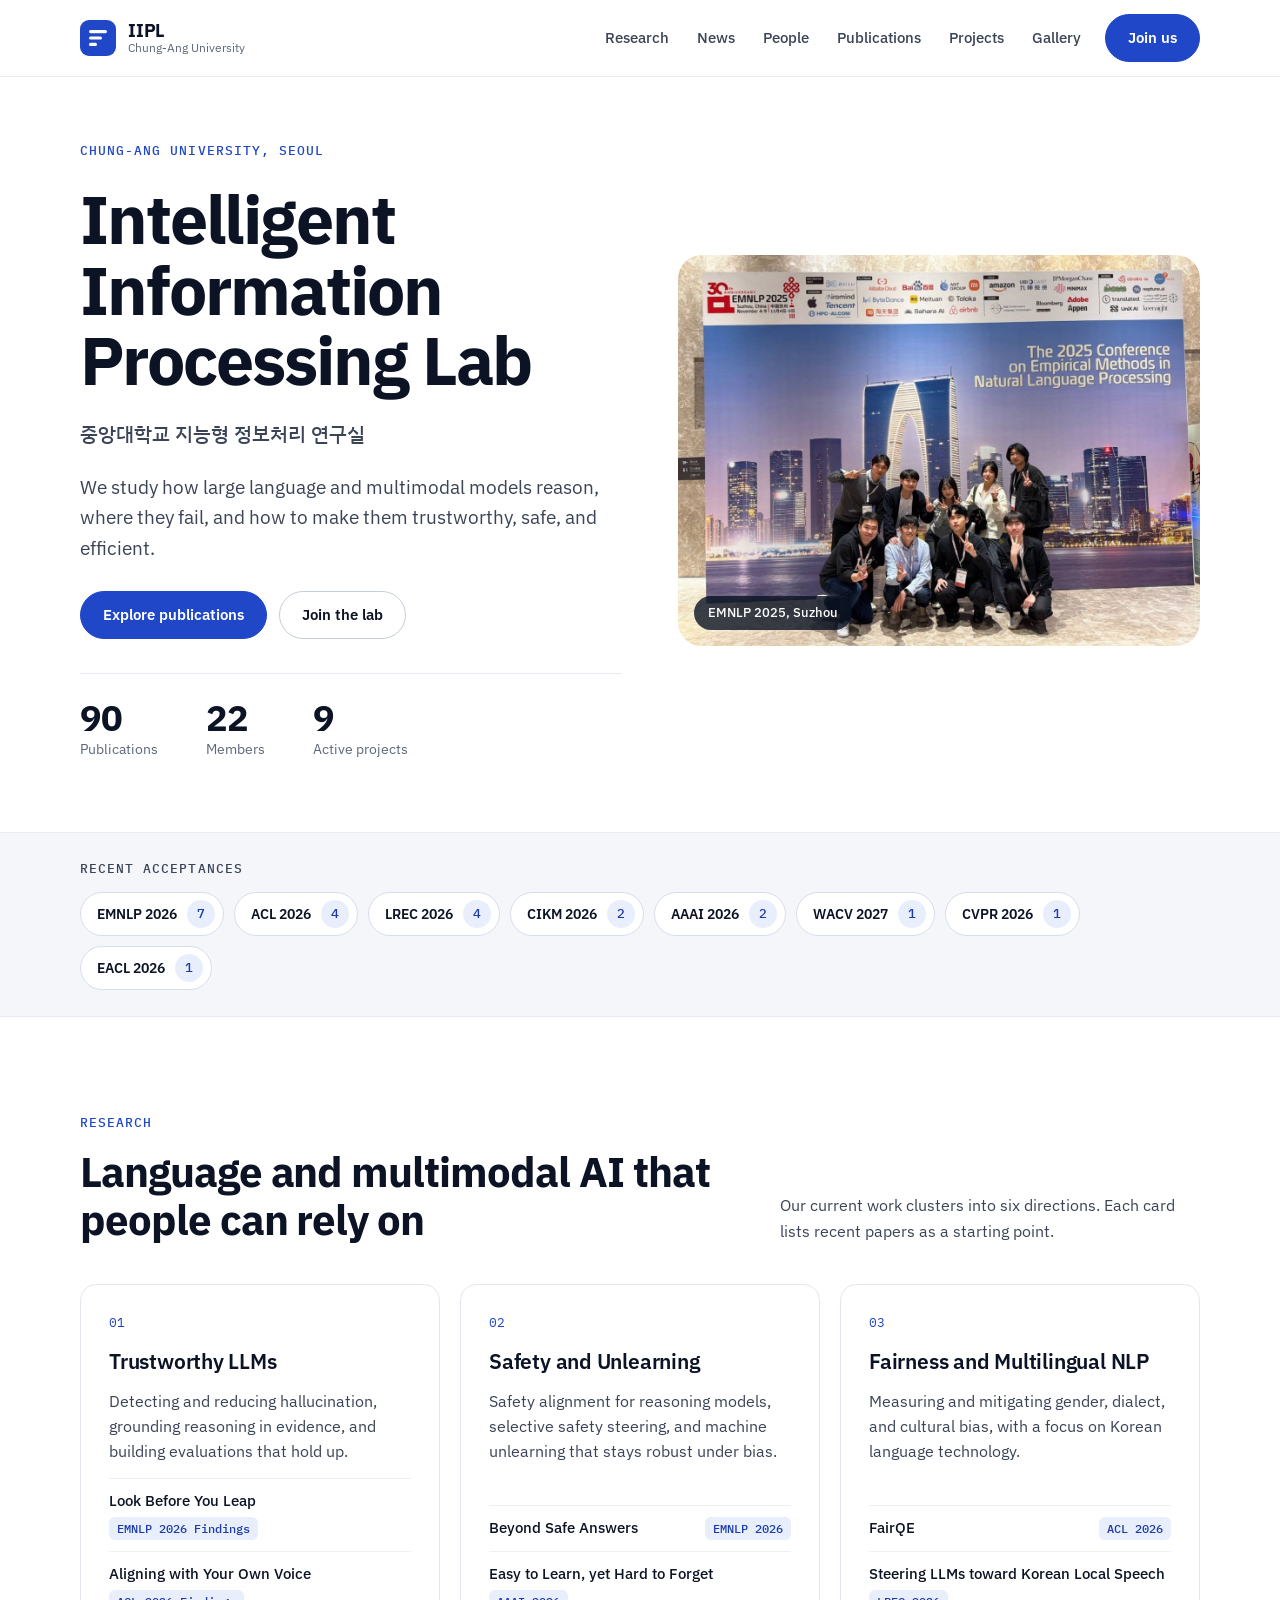
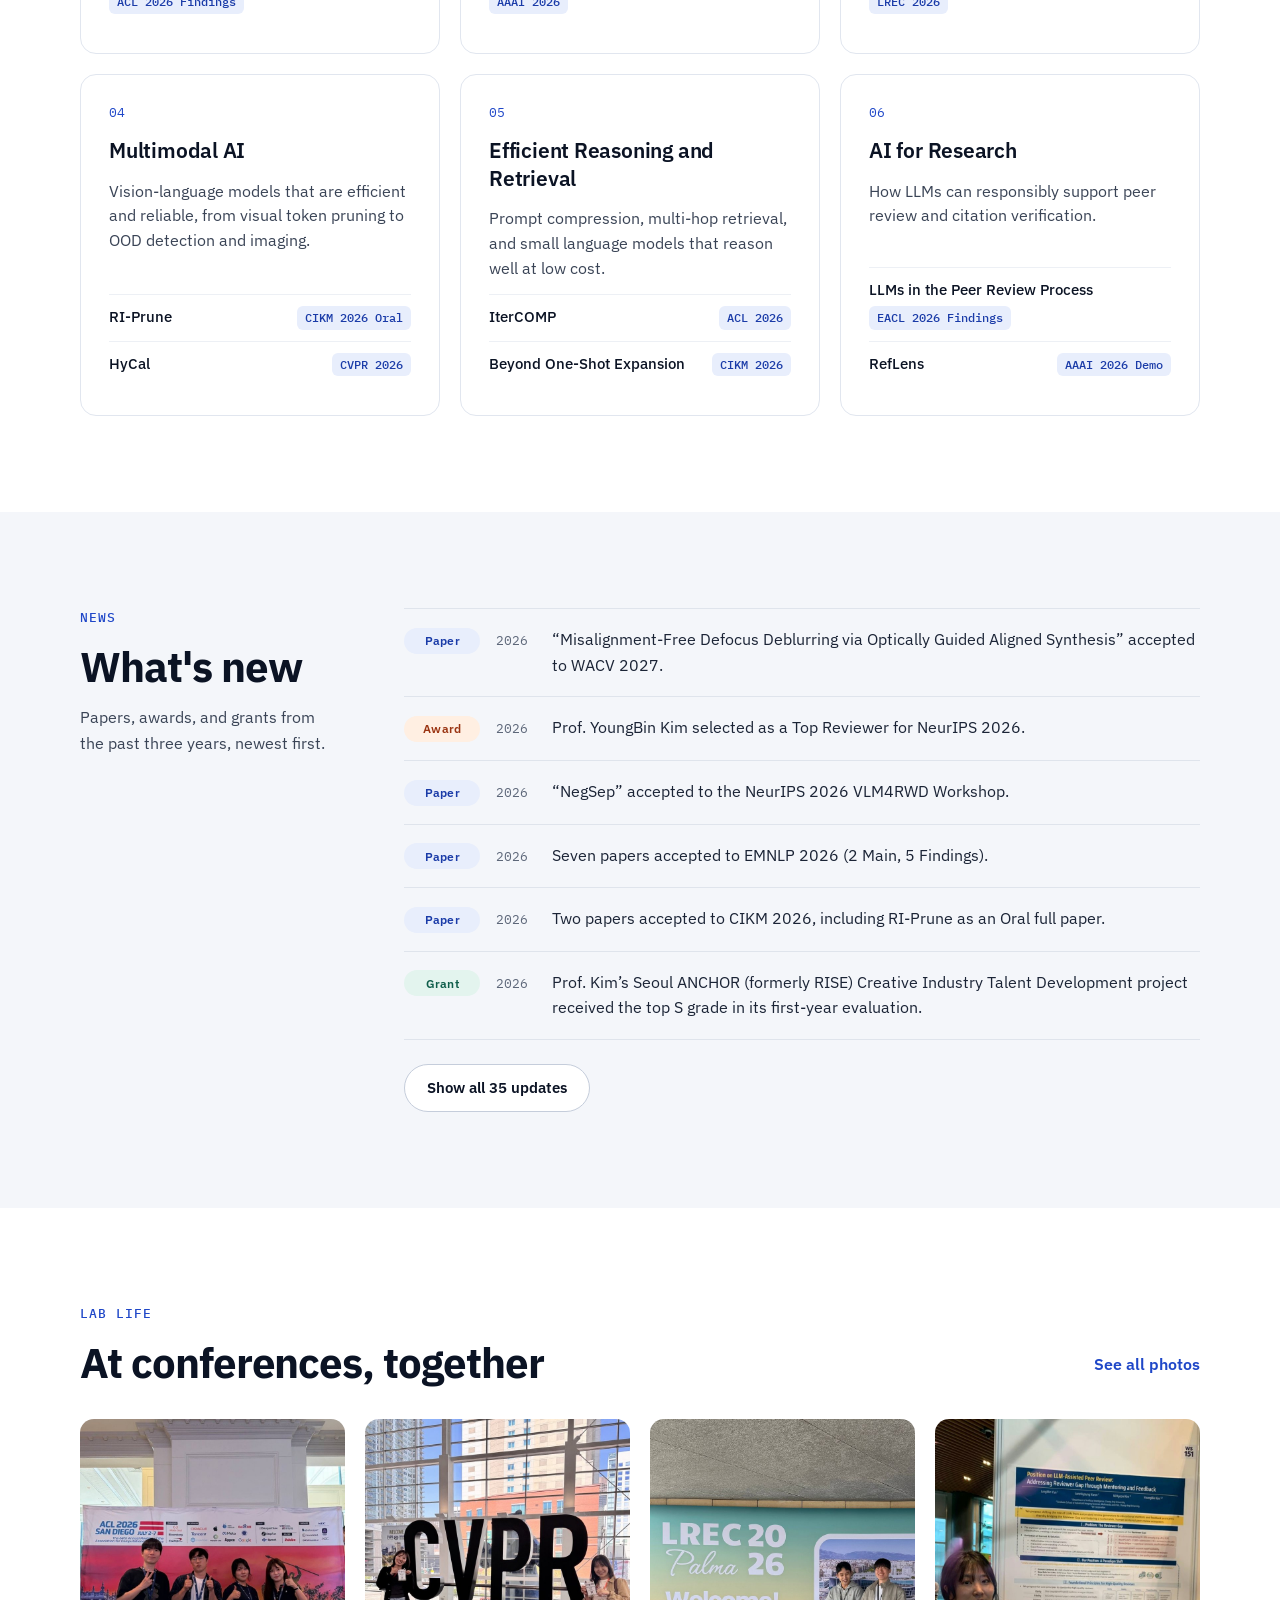
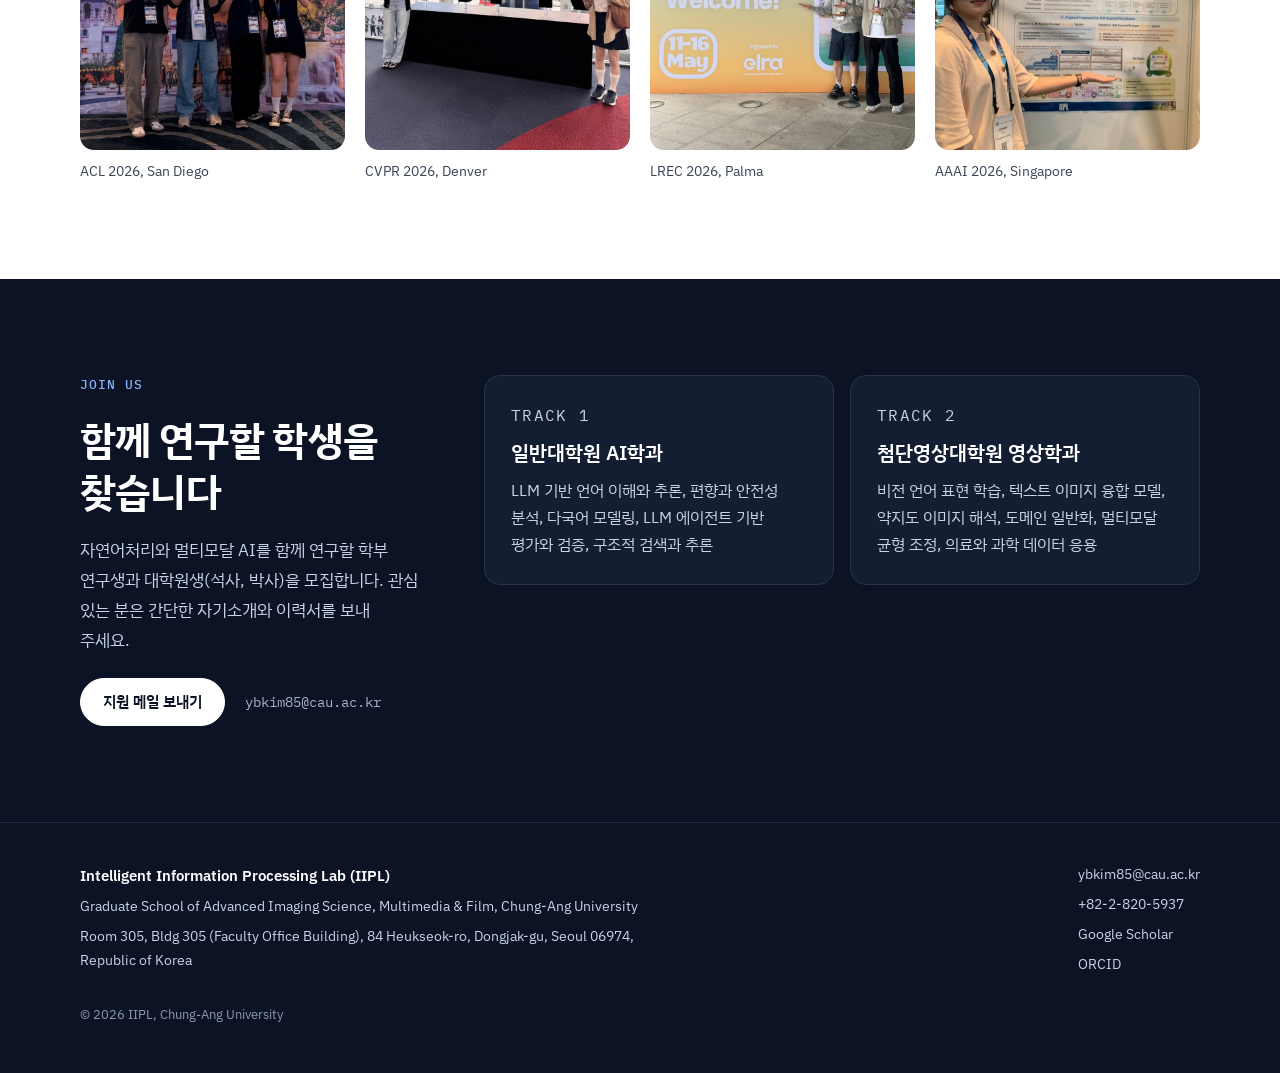
==== commit 4efed109: "Add files via upload" ====
--- a/index.html
+++ b/index.html
@@ -5,10 +5,17 @@
 <meta name="viewport" content="width=device-width, initial-scale=1">
 <title>IIPL | Intelligent Information Processing Lab, Chung-Ang University</title>
 <meta name="description" content="Intelligent Information Processing Lab (IIPL) at Chung-Ang University. We study trustworthy, safe, and efficient language and multimodal AI.">
+<link rel="canonical" href="https://iiplcau.github.io/">
+<meta property="og:type" content="website">
+<meta property="og:site_name" content="IIPL, Chung-Ang University">
 <meta property="og:title" content="Intelligent Information Processing Lab (IIPL)">
 <meta property="og:description" content="Trustworthy, safe, and efficient language and multimodal AI at Chung-Ang University.">
-<meta property="og:image" content="https://iiplcau.github.io/photo-emnlp2025-group.jpg">
-<meta property="og:type" content="website">
+<meta property="og:url" content="https://iiplcau.github.io/">
+<meta property="og:image" content="https://iiplcau.github.io/og-image.jpg">
+<meta property="og:image:width" content="1200">
+<meta property="og:image:height" content="630">
+<meta property="og:image:alt" content="IIPL members at EMNLP 2025 in Suzhou">
+<meta name="twitter:card" content="summary_large_image">
 <link rel="icon" href="favicon.svg" type="image/svg+xml">
 <link rel="preconnect" href="https://fonts.googleapis.com">
 <link rel="preconnect" href="https://fonts.gstatic.com" crossorigin>
@@ -164,20 +171,20 @@
 </div>
 <div class="photos">
 <figure class="photo">
-<img src="photo-cikm2025.jpg" alt="Three lab members posing at the CIKM 2025 sign in Seoul" loading="lazy" style="object-position: center center">
-<figcaption>CIKM 2025, Seoul</figcaption>
-</figure>
-<figure class="photo">
-<img src="photo-emnlp2025-poster.jpg" alt="A lab member presenting a poster at EMNLP 2025" loading="lazy" style="object-position: center center">
-<figcaption>EMNLP 2025 poster session, Suzhou</figcaption>
-</figure>
-<figure class="photo">
-<img src="photo-acmmm2025.jpg" alt="Two lab members on stage at ACM Multimedia 2025 in Dublin" loading="lazy" style="object-position: 76% center">
-<figcaption>ACM Multimedia 2025, Dublin</figcaption>
-</figure>
-<figure class="photo">
-<img src="photo-iccv2025.jpg" alt="A lab member standing by the VolDoGer poster at ICCV 2025" loading="lazy" style="object-position: 10% center">
-<figcaption>ICCV 2025, Honolulu</figcaption>
+<img src="photo-acl2026.jpg" alt="Four lab members at the ACL 2026 banner in San Diego" loading="lazy" width="800" height="1000">
+<figcaption>ACL 2026, San Diego</figcaption>
+</figure>
+<figure class="photo">
+<img src="photo-cvpr2026.jpg" alt="Two lab members at the CVPR 2026 sign in Denver" loading="lazy" width="800" height="1000">
+<figcaption>CVPR 2026, Denver</figcaption>
+</figure>
+<figure class="photo">
+<img src="photo-lrec2026.jpg" alt="Two lab members at the LREC 2026 welcome wall in Palma" loading="lazy" width="800" height="1000">
+<figcaption>LREC 2026, Palma</figcaption>
+</figure>
+<figure class="photo">
+<img src="photo-aaai2026.jpg" alt="A lab member presenting a poster at AAAI 2026 in Singapore" loading="lazy" width="800" height="1000">
+<figcaption>AAAI 2026, Singapore</figcaption>
 </figure>
 </div>
 </div>
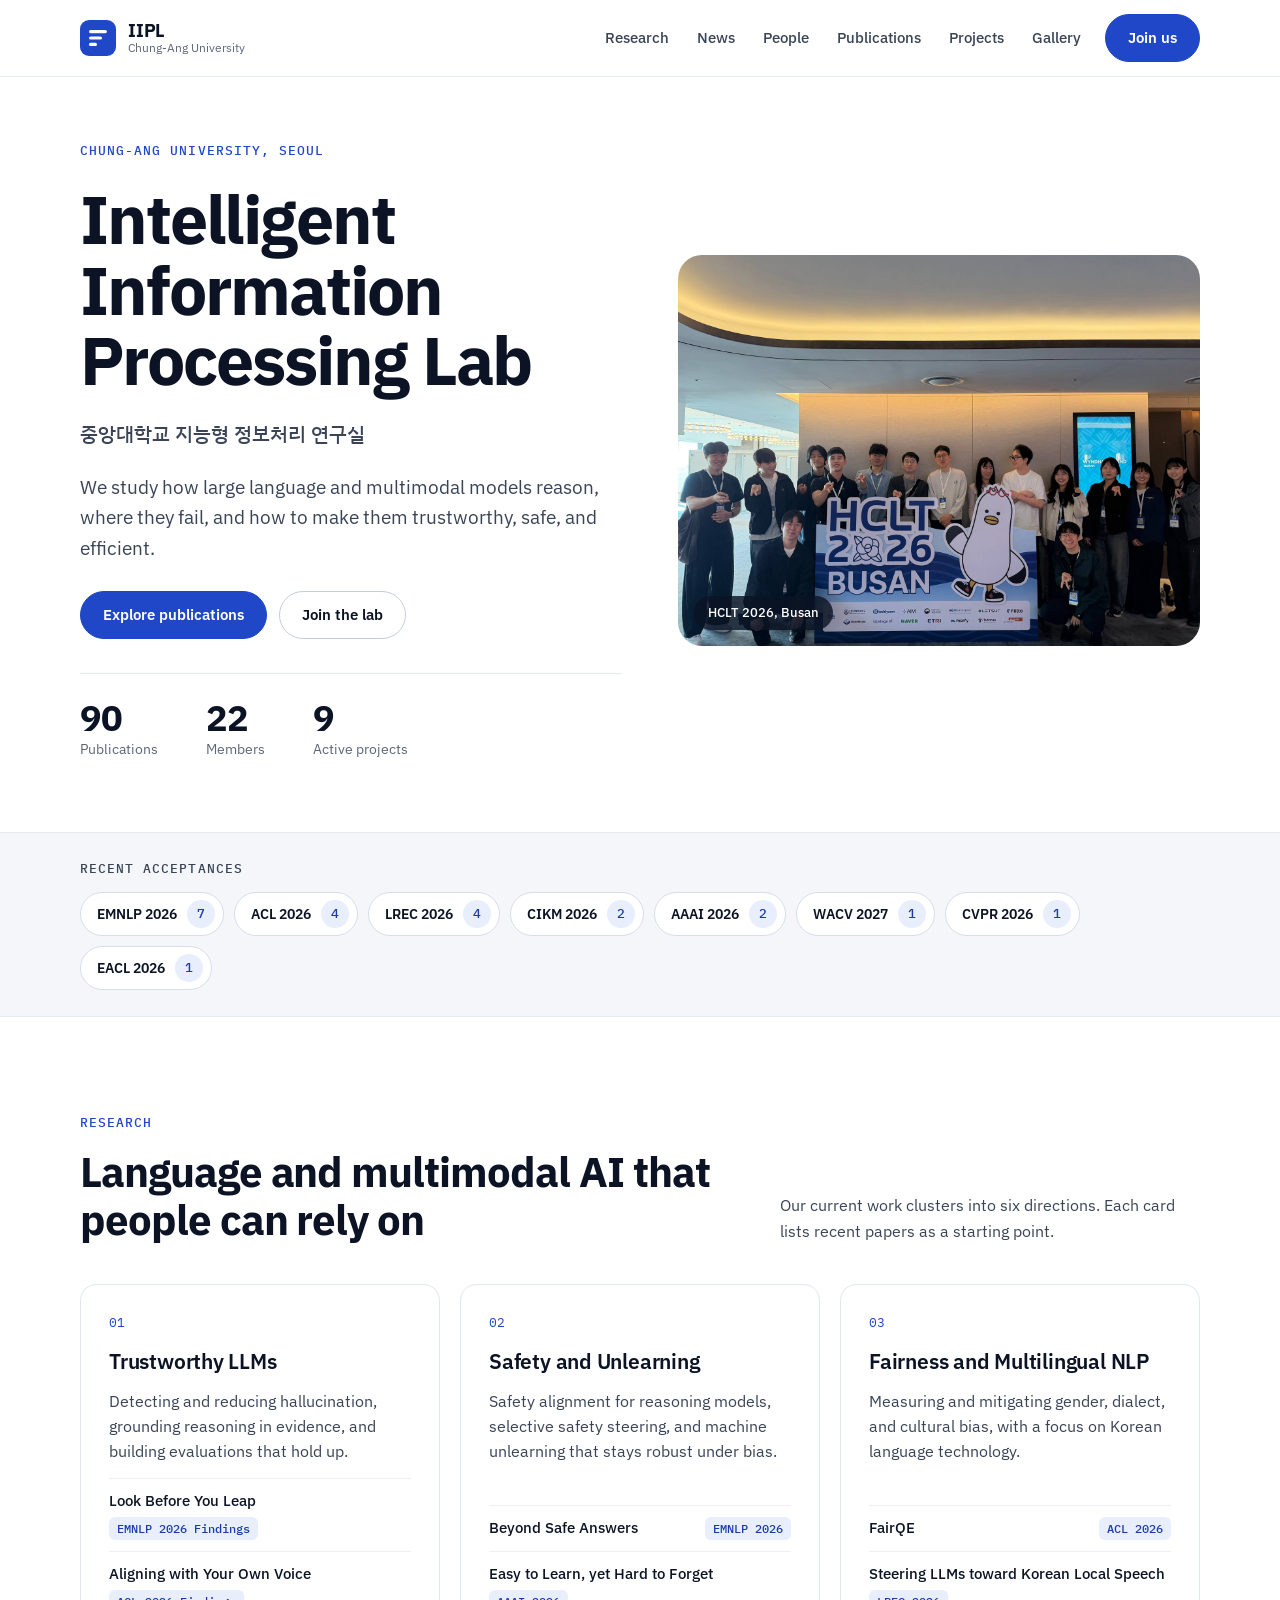
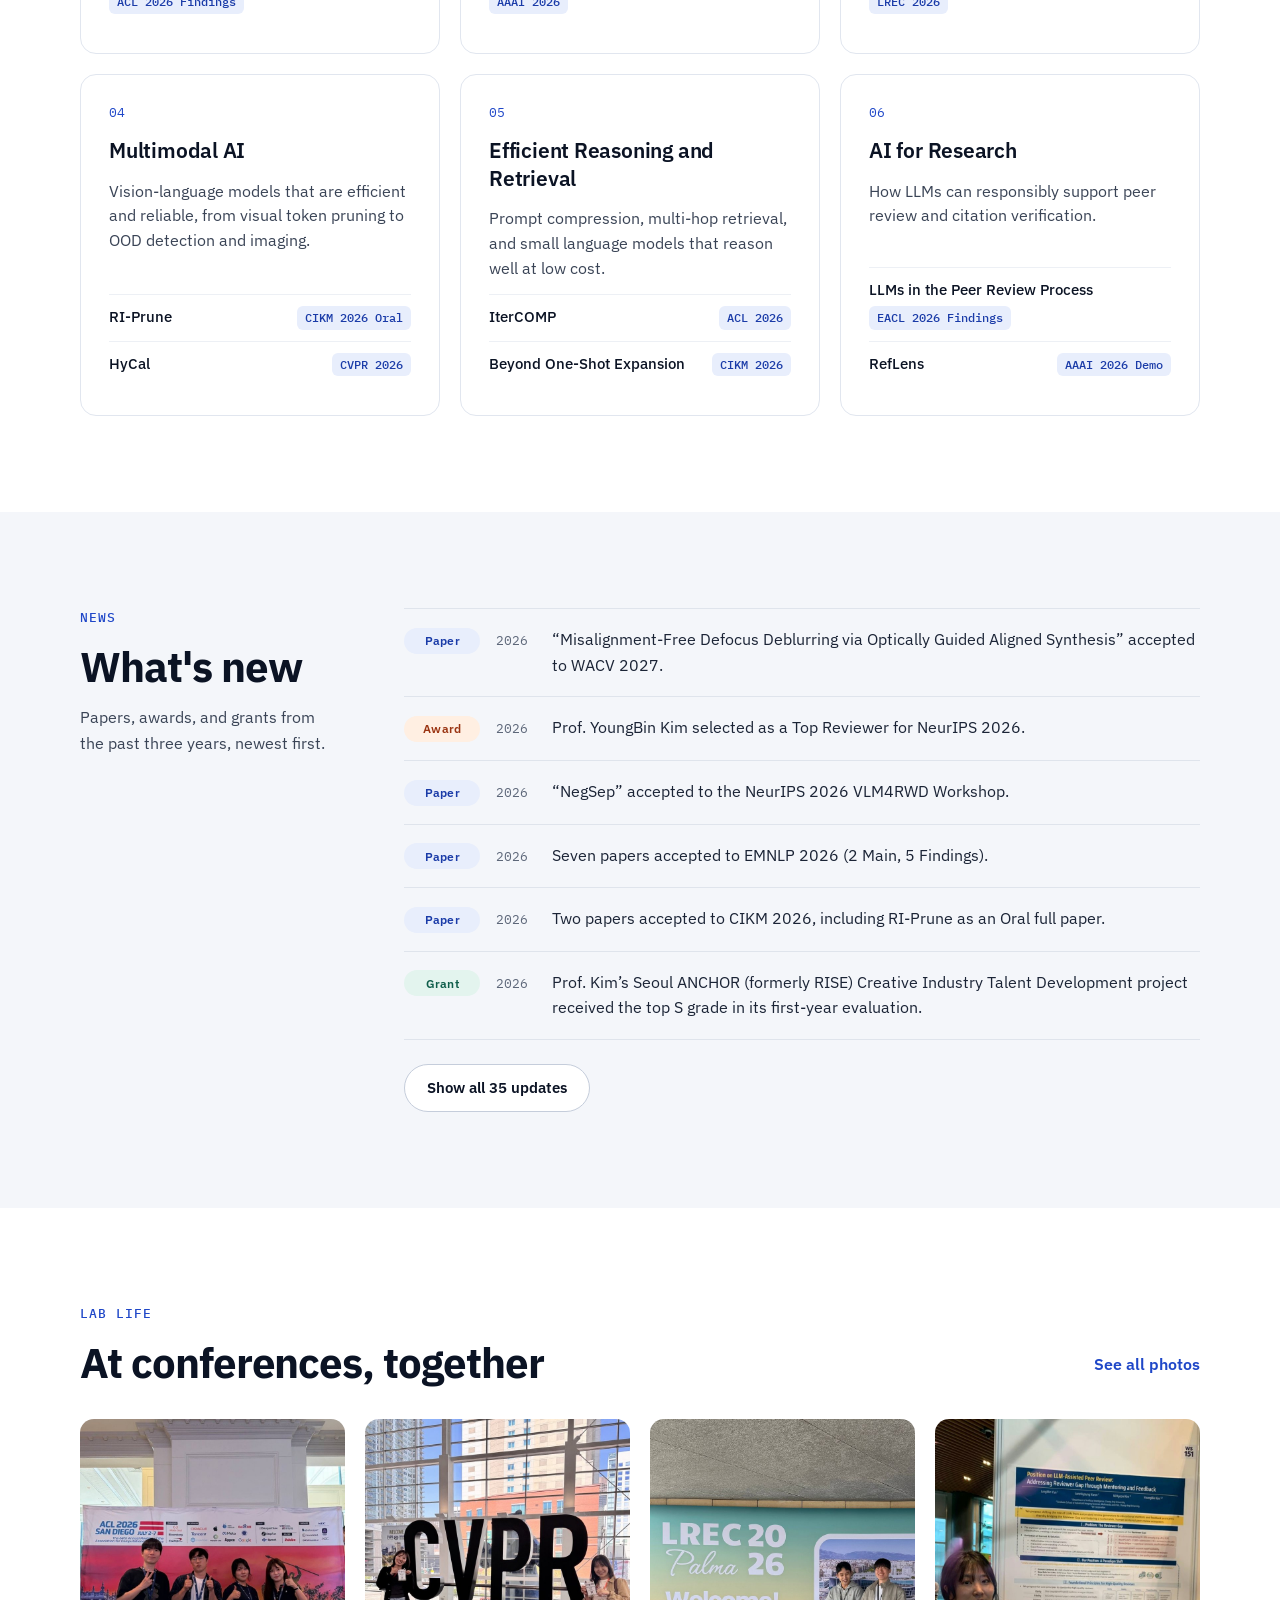
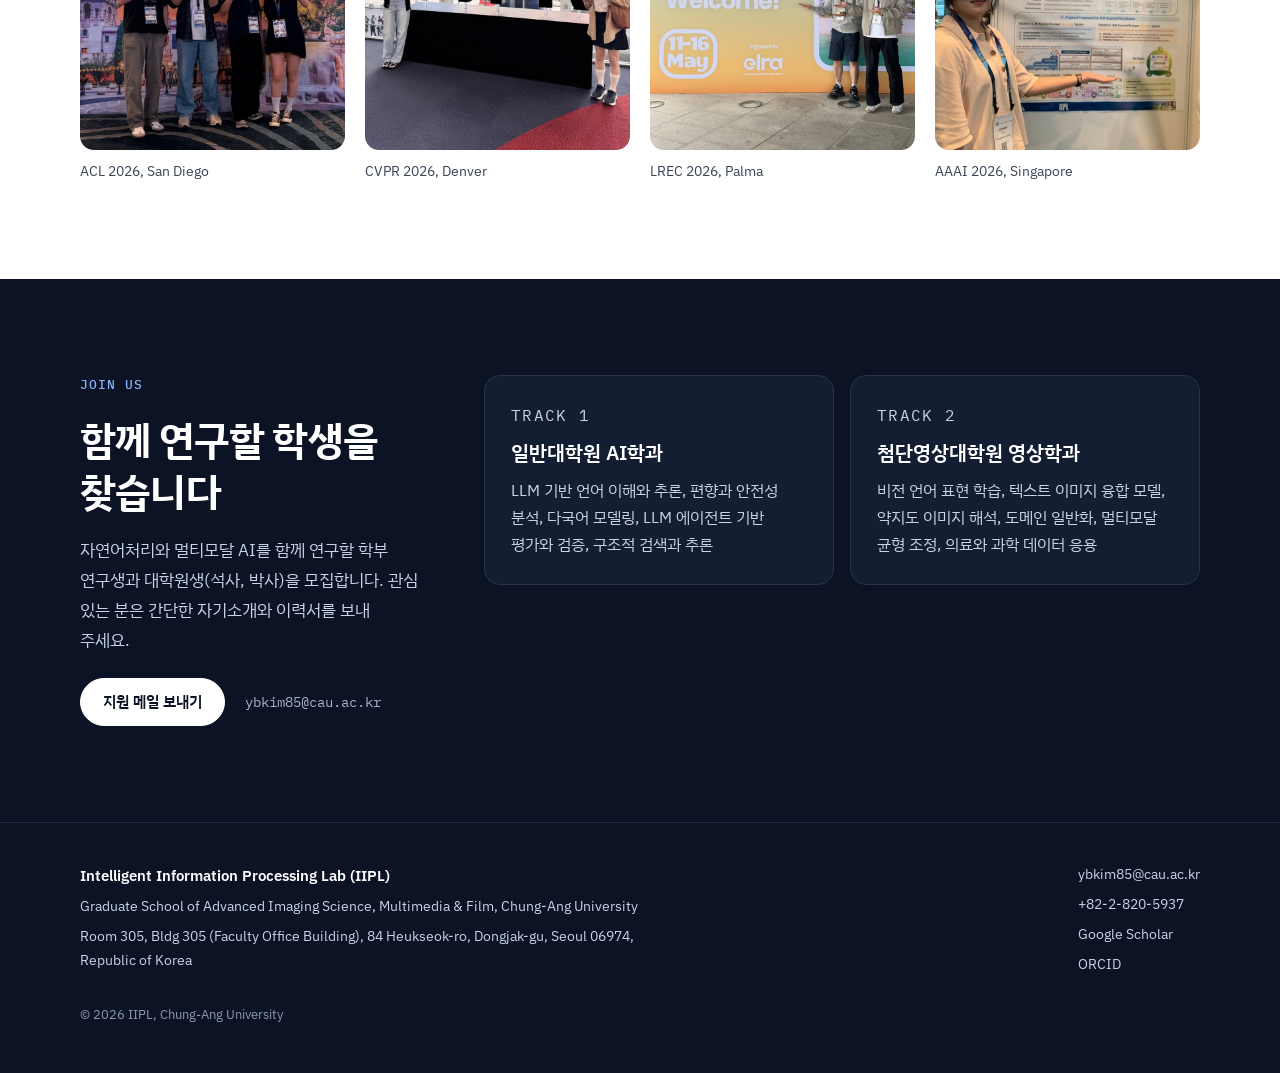
==== commit 1bbe5321: "Add files via upload" ====
--- a/index.html
+++ b/index.html
@@ -14,7 +14,7 @@
 <meta property="og:image" content="https://iiplcau.github.io/og-image.jpg">
 <meta property="og:image:width" content="1200">
 <meta property="og:image:height" content="630">
-<meta property="og:image:alt" content="IIPL members at EMNLP 2025 in Suzhou">
+<meta property="og:image:alt" content="IIPL members at HCLT 2026 in Busan">
 <meta name="twitter:card" content="summary_large_image">
 <link rel="icon" href="favicon.svg" type="image/svg+xml">
 <link rel="preconnect" href="https://fonts.googleapis.com">
@@ -62,8 +62,8 @@
 </div>
 </div>
 <figure class="hero-photo">
-<img src="photo-emnlp2025-group.jpg" alt="IIPL members in front of the EMNLP 2025 backdrop in Suzhou" width="1200" height="901">
-<figcaption>EMNLP 2025, Suzhou</figcaption>
+<img src="photo-hclt2026-group.jpg" alt="IIPL members with the HCLT 2026 sign in Busan" width="1600" height="1200">
+<figcaption>HCLT 2026, Busan</figcaption>
 </figure>
 </div>
 </section>
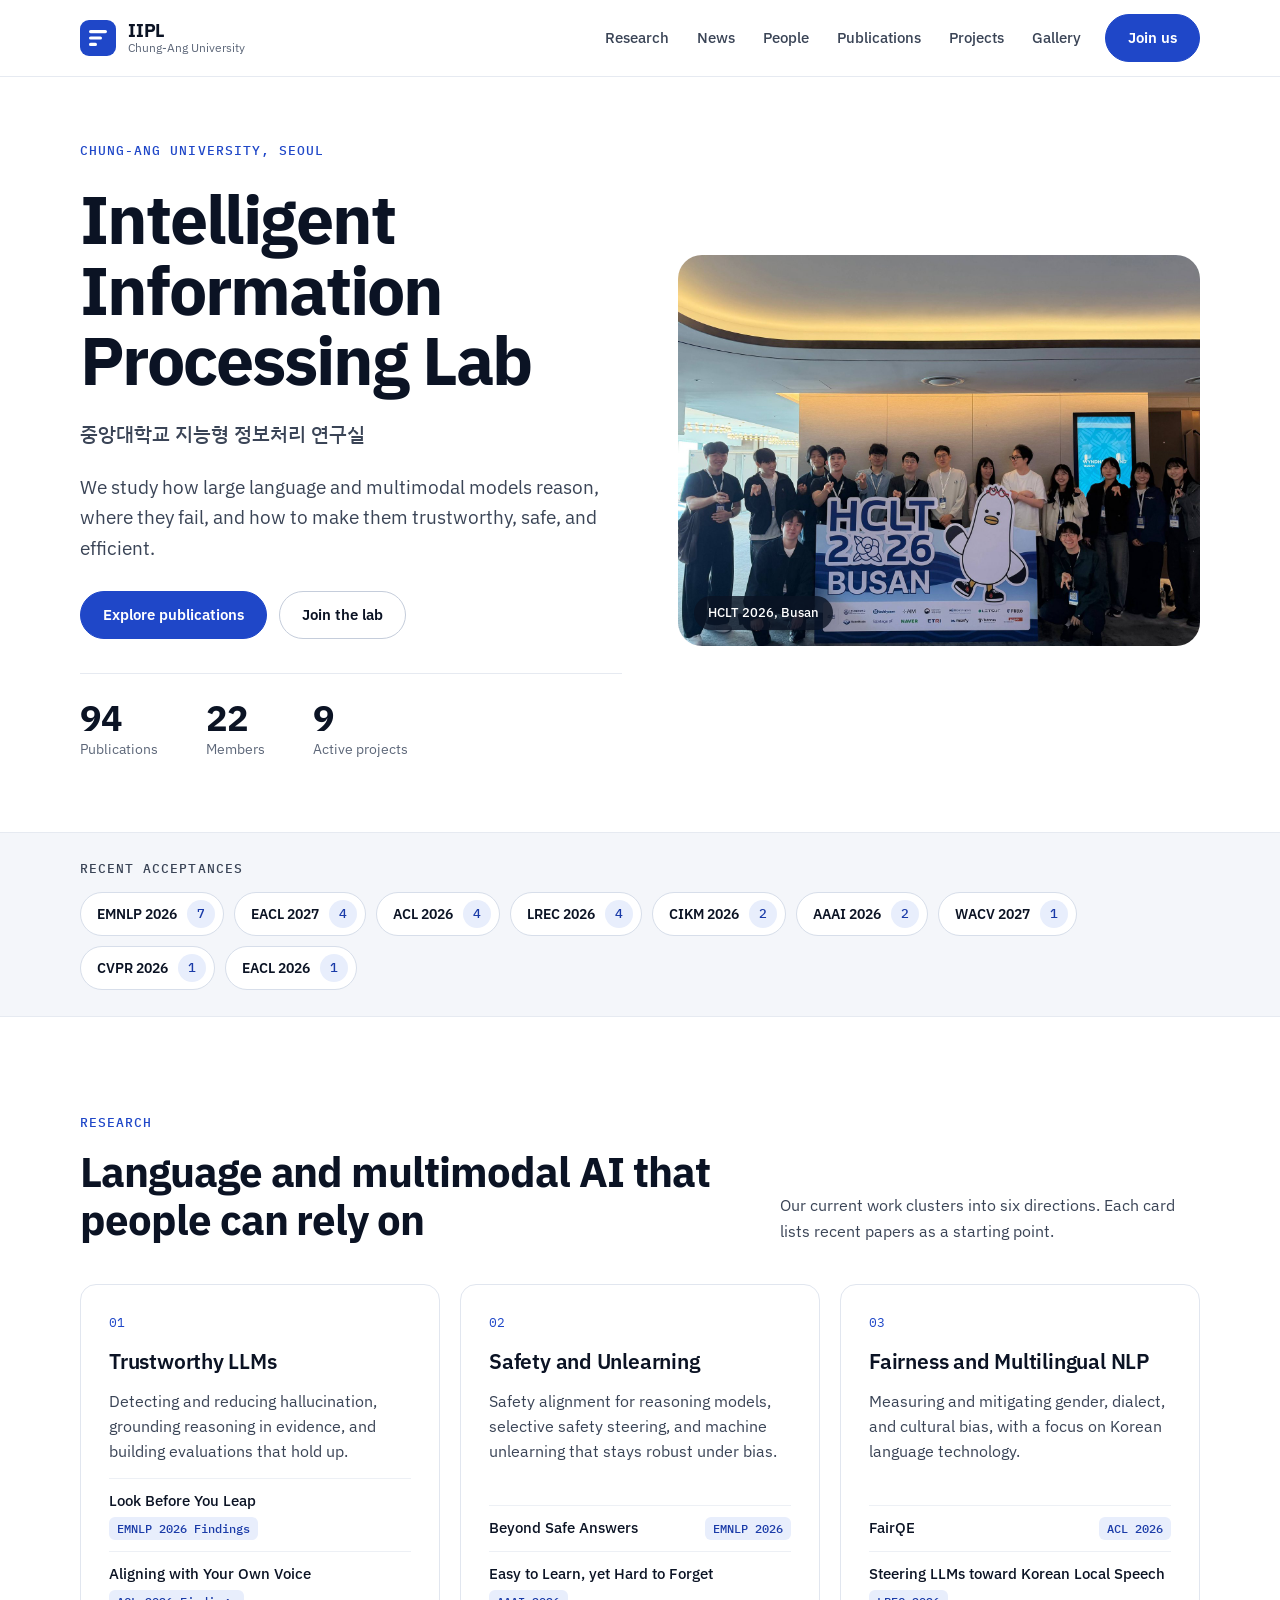
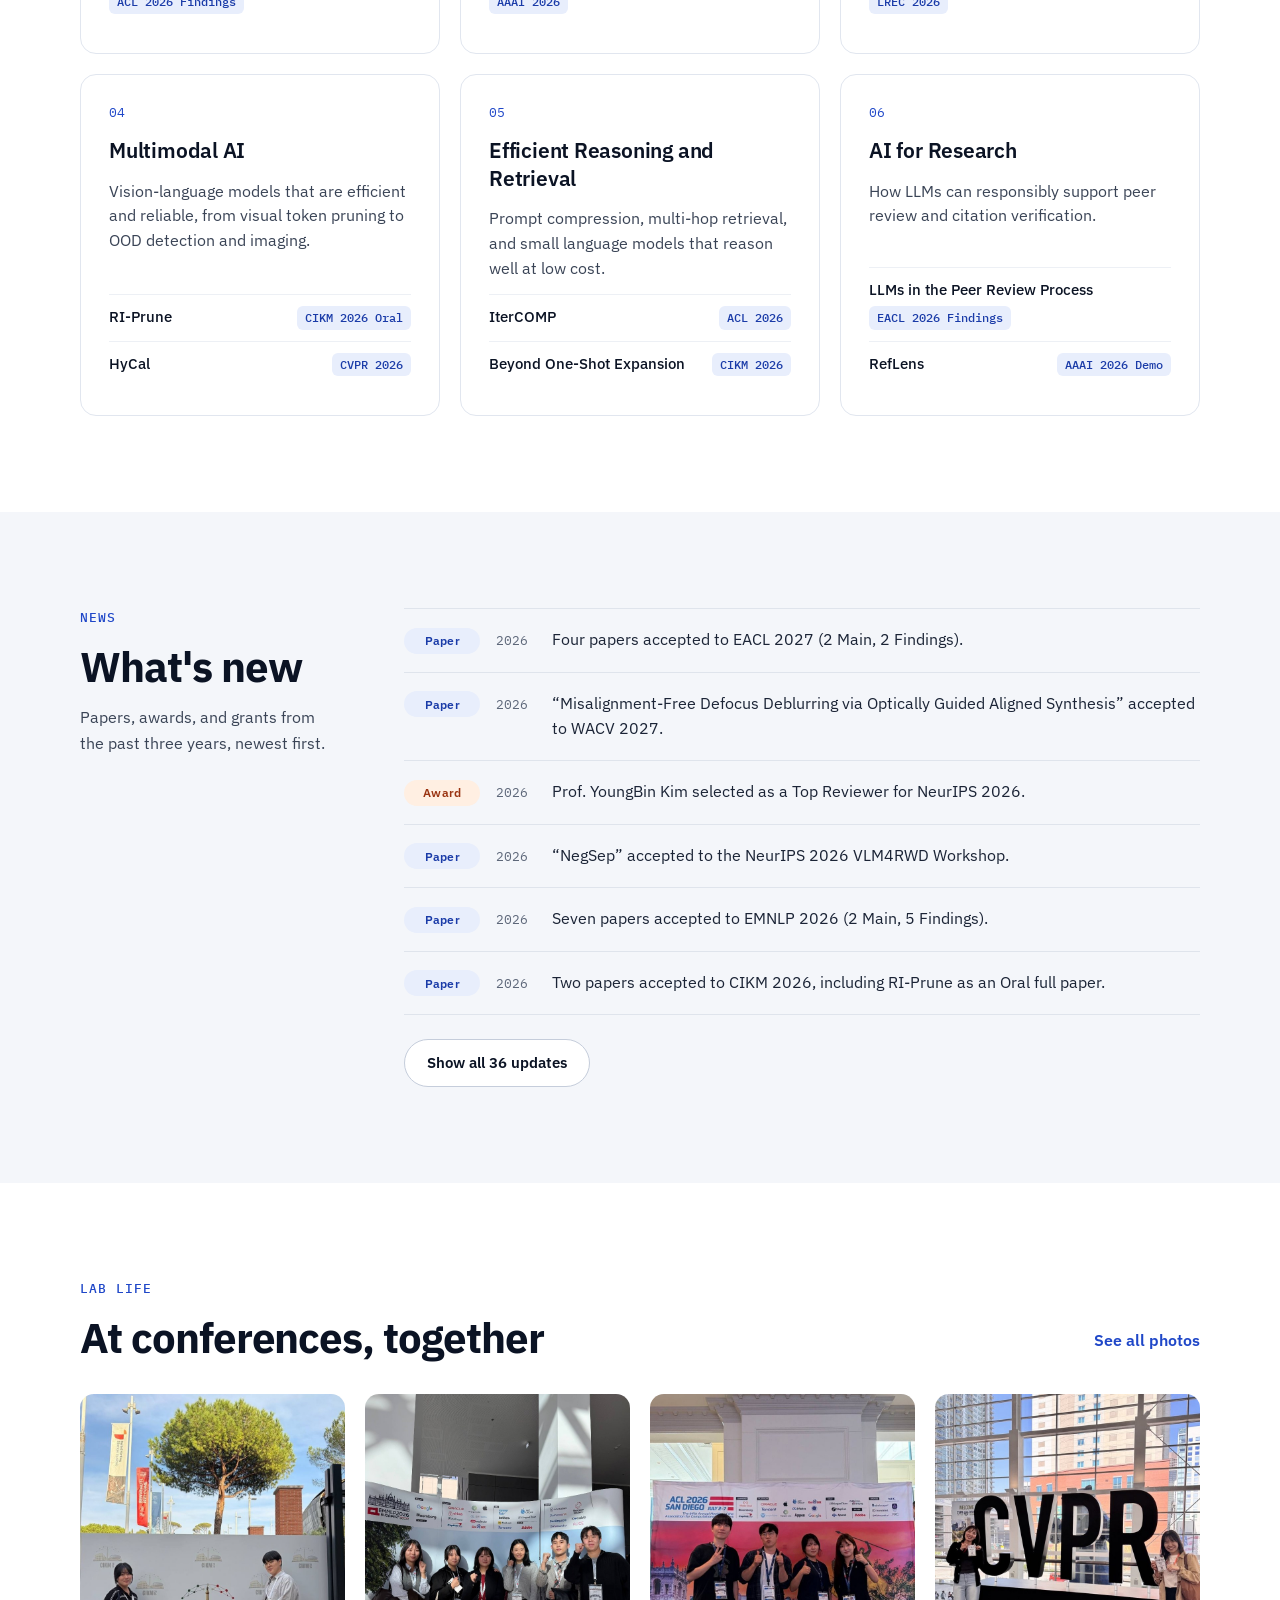
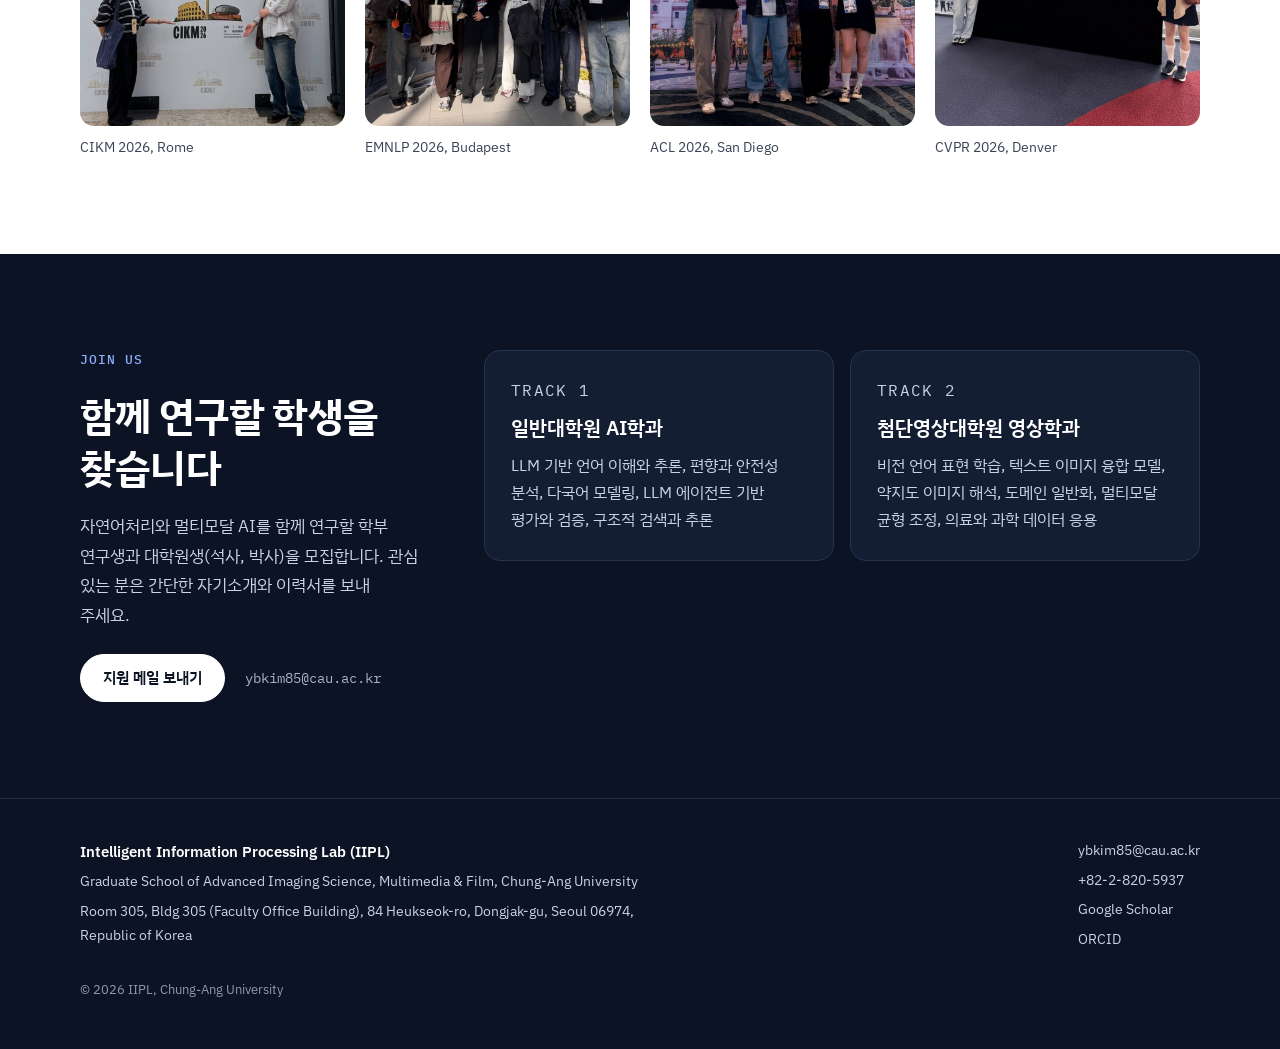
==== commit 1e2c6f26: "Add CIKM 2026 to gallery and refresh Lab life photos on home" ====
--- a/index.html
+++ b/index.html
@@ -171,20 +171,20 @@
 </div>
 <div class="photos">
 <figure class="photo">
+<img src="photo-cikm2026.jpg" alt="Two lab members at the CIKM 2026 photo wall in Rome" loading="lazy" width="800" height="1000">
+<figcaption>CIKM 2026, Rome</figcaption>
+</figure>
+<figure class="photo">
+<img src="photo-emnlp2026.jpg" alt="Six lab members at the EMNLP 2026 sponsor wall in Budapest" loading="lazy" width="800" height="1000">
+<figcaption>EMNLP 2026, Budapest</figcaption>
+</figure>
+<figure class="photo">
 <img src="photo-acl2026.jpg" alt="Four lab members at the ACL 2026 banner in San Diego" loading="lazy" width="800" height="1000">
 <figcaption>ACL 2026, San Diego</figcaption>
 </figure>
 <figure class="photo">
 <img src="photo-cvpr2026.jpg" alt="Two lab members at the CVPR 2026 sign in Denver" loading="lazy" width="800" height="1000">
 <figcaption>CVPR 2026, Denver</figcaption>
-</figure>
-<figure class="photo">
-<img src="photo-lrec2026.jpg" alt="Two lab members at the LREC 2026 welcome wall in Palma" loading="lazy" width="800" height="1000">
-<figcaption>LREC 2026, Palma</figcaption>
-</figure>
-<figure class="photo">
-<img src="photo-aaai2026.jpg" alt="A lab member presenting a poster at AAAI 2026 in Singapore" loading="lazy" width="800" height="1000">
-<figcaption>AAAI 2026, Singapore</figcaption>
 </figure>
 </div>
 </div>
--- a/style.css
+++ b/style.css
@@ -203,10 +203,11 @@
 .group-head { display: flex; align-items: baseline; gap: 12px; padding-bottom: 12px; border-bottom: 1px solid var(--line); margin-bottom: 20px; }
 .group-head h2 { font-size: 24px; line-height: 1.3; font-weight: 700; letter-spacing: -0.01em; }
 .group-head .cnt { font-family: var(--mono); font-size: 13px; color: var(--muted-2); }
-.people { display: grid; grid-template-columns: repeat(auto-fill, minmax(250px, 1fr)); gap: 16px; }
-.person { display: flex; gap: 16px; align-items: flex-start; padding: 20px; border: 1px solid var(--line); border-radius: 16px; background: #FFFFFF; }
-.avatar { flex: 0 0 auto; width: 56px; height: 56px; border-radius: 50%; background: #EEF1F6; display: flex; align-items: center; justify-content: center; overflow: hidden; }
+.people { display: grid; grid-template-columns: repeat(auto-fill, minmax(220px, 1fr)); gap: 16px; }
+.person { display: flex; flex-direction: column; gap: 16px; align-items: flex-start; padding: 22px; border: 1px solid var(--line); border-radius: 16px; background: #FFFFFF; }
+.avatar { flex: 0 0 auto; width: 96px; height: 96px; border-radius: 50%; background: #EEF1F6; box-shadow: 0 0 0 1px var(--line); display: flex; align-items: center; justify-content: center; overflow: hidden; }
 .avatar img { width: 100%; height: 100%; object-fit: cover; }
+.avatar svg { width: 40px; height: 40px; }
 .pinfo { min-width: 0; display: flex; flex-direction: column; gap: 2px; }
 .pname { font-size: 17px; line-height: 1.4; font-weight: 600; color: var(--ink); }
 .pen { font-size: 14px; line-height: 1.4; color: var(--muted); }
@@ -287,6 +288,9 @@
   .nav-cta { margin-left: 0; }
   .stats { gap: 16px 32px; }
   .pi-photo { width: 160px; height: 218px; }
+  .person { flex-direction: row; padding: 18px; }
+  .avatar { width: 72px; height: 72px; }
+  .avatar svg { width: 32px; height: 32px; }
   .hon { flex-wrap: wrap; gap: 2px 16px; }
   .hon .yr { flex-basis: 100%; }
 }
